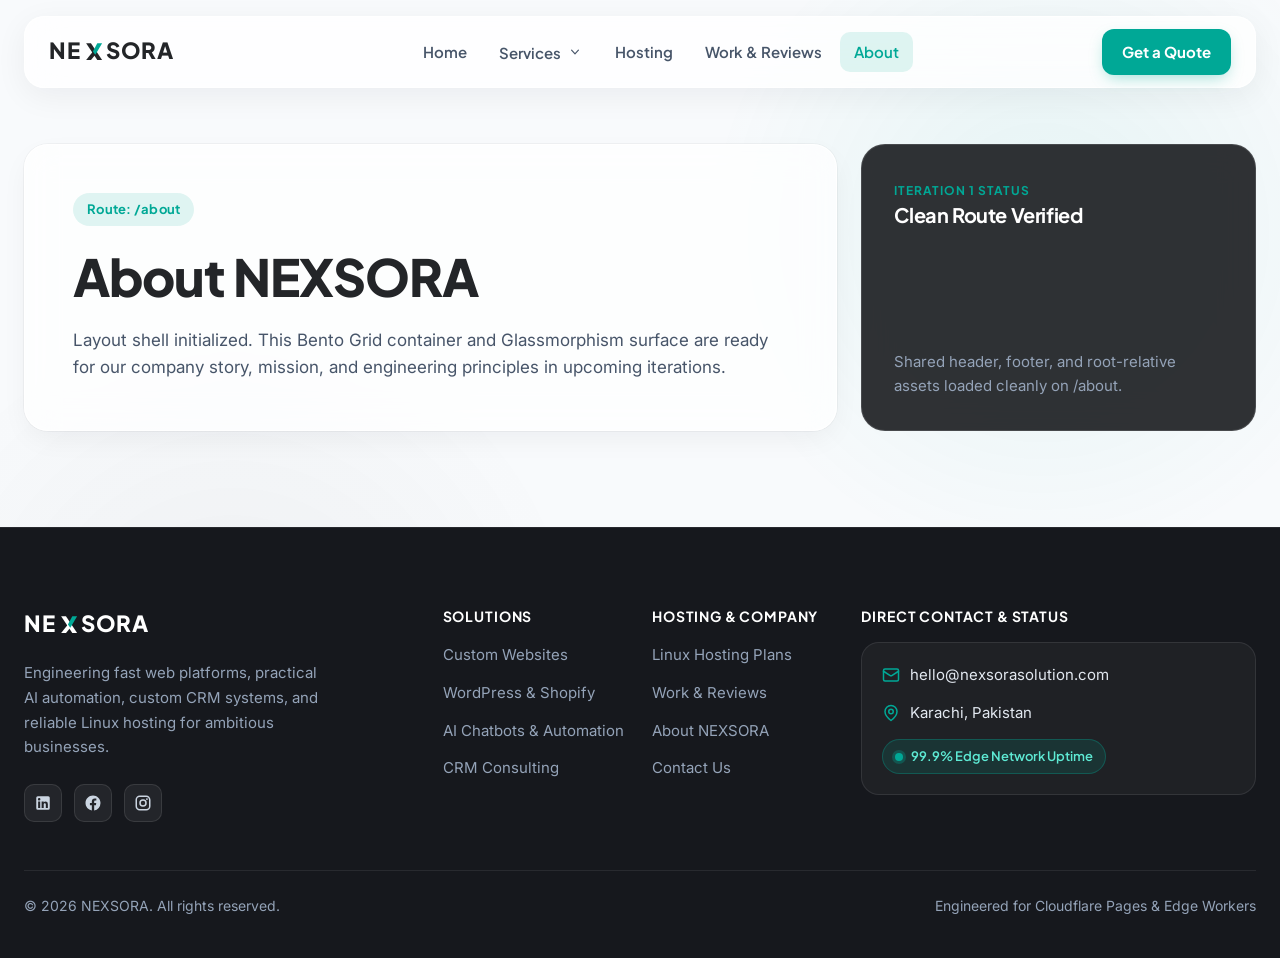
==== about/index.html @ d3ad5d2f "first commit" ====
<!DOCTYPE html>
<html lang="en">
<head>
  <meta charset="UTF-8">
  <meta name="viewport" content="width=device-width, initial-scale=1.0">
  <title>About NEXSORA | Engineering Digital Systems That Scale</title>
  <meta name="description" content="Learn about NEXSORA, our engineering-first philosophy, and how we deliver web, AI, CRM, and hosting solutions.">
  <link rel="canonical" href="https://nexsorasolution.com/about">
  <link rel="preconnect" href="https://fonts.googleapis.com">
  <link rel="preconnect" href="https://fonts.gstatic.com" crossorigin>
  <link href="https://fonts.googleapis.com/css2?family=Inter:wght@400;500;600&family=Plus+Jakarta+Sans:wght@500;600;700;800&display=swap" rel="stylesheet">
  <link rel="stylesheet" href="/assets/css/styles.css">
</head>
<body>
  <div class="ambient-mesh" aria-hidden="true"></div>

  <header class="site-header">
    <nav class="nav-shell glass-nav" aria-label="Primary Navigation">
      <div class="nav-inner">
        <a href="/" class="brand-link" aria-label="NEXSORA Home">
          <svg class="brand-svg" viewBox="0 0 184 28" fill="none" xmlns="http://www.w3.org/2000/svg" role="img" aria-label="NEXSORA">
            <text x="0" y="22" font-family="'Plus Jakarta Sans', sans-serif" font-weight="800" font-size="24" letter-spacing="0.04em" fill="#232528">NE</text>
            <path d="M40 4.5H45.2L57.2 22.5H52L40 4.5Z" fill="#232528"/>
            <path d="M40 22.5L47.3 13.5L49.9 16.9L45.2 22.5H40Z" fill="#232528"/>
            <path d="M47.3 13.5L52 4.5H57.2L49.9 16.9L47.3 13.5Z" fill="#00A896"/>
            <text x="61" y="22" font-family="'Plus Jakarta Sans', sans-serif" font-weight="800" font-size="24" letter-spacing="0.04em" fill="#232528">SORA</text>
          </svg>
        </a>

        <div class="nav-links">
          <a href="/" class="nav-link" data-route="/">Home</a>

          <div class="nav-dropdown" data-dropdown>
            <button type="button" class="nav-dropdown-trigger" data-services-trigger aria-expanded="false" aria-haspopup="true" aria-controls="services-dropdown-menu">
              Services
              <svg class="nav-chevron" viewBox="0 0 20 20" fill="currentColor" aria-hidden="true">
                <path fill-rule="evenodd" d="M5.23 7.21a.75.75 0 011.06.02L10 11.168l3.71-3.938a.75.75 0 111.08 1.04l-4.25 4.5a.75.75 0 01-1.08 0l-4.25-4.5a.75.75 0 01.02-1.06z" clip-rule="evenodd"/>
              </svg>
            </button>
            <div id="services-dropdown-menu" class="nav-dropdown-menu" data-dropdown-menu role="menu">
              <a href="/services/web-development" class="dropdown-item" data-route="/services/web-development" role="menuitem">
                <span class="dropdown-item-title">Web Development</span>
                <span class="dropdown-item-desc">Custom sites, WordPress &amp; Shopify</span>
              </a>
              <a href="/services/ai-crm" class="dropdown-item" data-route="/services/ai-crm" role="menuitem">
                <span class="dropdown-item-title">AI &amp; Custom CRM</span>
                <span class="dropdown-item-desc">AI chatbots, automation &amp; CRM systems</span>
              </a>
            </div>
          </div>

          <a href="/hosting" class="nav-link" data-route="/hosting">Hosting</a>
          <a href="/work" class="nav-link" data-route="/work">Work &amp; Reviews</a>
          <a href="/about" class="nav-link" data-route="/about">About</a>
        </div>

        <div class="nav-actions">
          <a href="/contact" class="btn-primary nav-cta-desktop">Get a Quote</a>
          <button type="button" class="mobile-toggle" data-mobile-toggle aria-expanded="false" aria-controls="mobile-nav-drawer" aria-label="Toggle navigation menu">
            <svg class="icon-menu" width="22" height="22" viewBox="0 0 24 24" fill="none" stroke="currentColor" stroke-width="2" stroke-linecap="round" stroke-linejoin="round" aria-hidden="true">
              <line x1="4" y1="7" x2="20" y2="7"></line>
              <line x1="4" y1="12" x2="20" y2="12"></line>
              <line x1="4" y1="17" x2="20" y2="17"></line>
            </svg>
            <svg class="icon-close" width="22" height="22" viewBox="0 0 24 24" fill="none" stroke="currentColor" stroke-width="2" stroke-linecap="round" stroke-linejoin="round" aria-hidden="true">
              <line x1="18" y1="6" x2="6" y2="18"></line>
              <line x1="6" y1="6" x2="18" y2="18"></line>
            </svg>
          </button>
        </div>
      </div>

      <div id="mobile-nav-drawer" class="mobile-drawer" data-mobile-drawer aria-hidden="true">
        <div class="mobile-drawer-inner">
          <a href="/" class="mobile-nav-link" data-route="/">Home</a>
          <div class="mobile-nav-group">
            <span class="mobile-nav-label">Services</span>
            <a href="/services/web-development" class="mobile-nav-link mobile-sub-link" data-route="/services/web-development">Web Development</a>
            <a href="/services/ai-crm" class="mobile-nav-link mobile-sub-link" data-route="/services/ai-crm">AI &amp; Custom CRM</a>
          </div>
          <a href="/hosting" class="mobile-nav-link" data-route="/hosting">Hosting</a>
          <a href="/work" class="mobile-nav-link" data-route="/work">Work &amp; Reviews</a>
          <a href="/about" class="mobile-nav-link" data-route="/about">About</a>
          <a href="/contact" class="btn-primary mobile-drawer-cta">Get a Quote</a>
        </div>
      </div>
    </nav>
  </header>

  <main class="site-main">
    <section class="bento-grid" aria-label="About Page Shell">
      <div class="glass-card starter-card lg-span-8">
        <span class="route-badge">Route: /about</span>
        <h1 class="starter-title">About NEXSORA</h1>
        <p class="starter-desc">
          Layout shell initialized. This Bento Grid container and Glassmorphism surface are ready for our company story, mission, and engineering principles in upcoming iterations.
        </p>
      </div>
      <div class="glass-card-dark starter-meta-card lg-span-4">
        <div>
          <span class="starter-meta-label">Iteration 1 Status</span>
          <h2 class="starter-meta-title">Clean Route Verified</h2>
        </div>
        <p class="starter-meta-text">
          Shared header, footer, and root-relative assets loaded cleanly on /about.
        </p>
      </div>
    </section>
  </main>

  <footer class="site-footer">
    <div class="footer-grid">
      <div class="footer-col-brand">
        <a href="/" class="brand-link" aria-label="NEXSORA Home">
          <svg class="brand-svg" viewBox="0 0 184 28" fill="none" xmlns="http://www.w3.org/2000/svg" role="img" aria-label="NEXSORA">
            <text x="0" y="22" font-family="'Plus Jakarta Sans', sans-serif" font-weight="800" font-size="24" letter-spacing="0.04em" fill="#FFFFFF">NE</text>
            <path d="M40 4.5H45.2L57.2 22.5H52L40 4.5Z" fill="#FFFFFF"/>
            <path d="M40 22.5L47.3 13.5L49.9 16.9L45.2 22.5H40Z" fill="#FFFFFF"/>
            <path d="M47.3 13.5L52 4.5H57.2L49.9 16.9L47.3 13.5Z" fill="#00A896"/>
            <text x="61" y="22" font-family="'Plus Jakarta Sans', sans-serif" font-weight="800" font-size="24" letter-spacing="0.04em" fill="#FFFFFF">SORA</text>
          </svg>
        </a>
        <p class="footer-brand-summary">
          Engineering fast web platforms, practical AI automation, custom CRM systems, and reliable Linux hosting for ambitious businesses.
        </p>
        <div class="footer-socials" aria-label="Social Media">
          <a href="https://www.linkedin.com" class="social-btn" target="_blank" rel="noopener noreferrer" aria-label="NEXSORA on LinkedIn">
            <svg width="18" height="18" viewBox="0 0 24 24" fill="currentColor" aria-hidden="true">
              <path d="M19 3a2 2 0 0 1 2 2v14a2 2 0 0 1-2 2H5a2 2 0 0 1-2-2V5a2 2 0 0 1 2-2h14m-.5 15.5v-5.3a3.26 3.26 0 0 0-3.26-3.26c-.85 0-1.84.52-2.28 1.3v-1.11h-2.79v8.37h2.79v-4.93c0-.77.62-1.4 1.39-1.4a1.4 1.4 0 0 1 1.4 1.4v4.93h2.75M6.88 8.56a1.68 1.68 0 0 0 1.68-1.68c0-.93-.75-1.69-1.68-1.69a1.69 1.69 0 0 0-1.69 1.69c0 .93.76 1.68 1.69 1.68m1.39 9.94v-8.37H5.5v8.37h2.77z"/>
            </svg>
          </a>
          <a href="https://www.facebook.com" class="social-btn" target="_blank" rel="noopener noreferrer" aria-label="NEXSORA on Facebook">
            <svg width="18" height="18" viewBox="0 0 24 24" fill="currentColor" aria-hidden="true">
              <path d="M12 2.04c-5.5 0-10 4.49-10 10.02 0 5 3.66 9.15 8.44 9.9v-7H7.9v-2.9h2.54V9.85c0-2.51 1.49-3.89 3.78-3.89 1.09 0 2.23.19 2.23.19v2.47h-1.26c-1.24 0-1.63.77-1.63 1.56v1.88h2.78l-.45 2.9h-2.33v7a10 10 0 0 0 8.44-9.9c0-5.53-4.5-10.02-10-10.02z"/>
            </svg>
          </a>
          <a href="https://www.instagram.com" class="social-btn" target="_blank" rel="noopener noreferrer" aria-label="NEXSORA on Instagram">
            <svg width="18" height="18" viewBox="0 0 24 24" fill="currentColor" aria-hidden="true">
              <path d="M7.8 2h8.4C19.4 2 22 4.6 22 7.8v8.4a5.8 5.8 0 0 1-5.8 5.8H7.8C4.6 22 2 19.4 2 16.2V7.8A5.8 5.8 0 0 1 7.8 2m-.2 2A3.6 3.6 0 0 0 4 7.6v8.8C4 18.39 5.61 20 7.6 20h8.8a3.6 3.6 0 0 0 3.6-3.6V7.6C20 5.61 18.39 4 16.4 4H7.6m9.65 1.5a1.25 1.25 0 0 1 1.25 1.25A1.25 1.25 0 0 1 17.25 8 1.25 1.25 0 0 1 16 6.75a1.25 1.25 0 0 1 1.25-1.25M12 7a5 5 0 0 1 5 5 5 5 0 0 1-5 5 5 5 0 0 1-5-5 5 5 0 0 1 5-5m0 2a3 3 0 0 0-3 3 3 3 0 0 0 3 3 3 3 0 0 0 3-3 3 3 0 0 0-3-3z"/>
            </svg>
          </a>
        </div>
      </div>

      <div class="footer-col-links">
        <h3 class="footer-heading">Solutions</h3>
        <ul class="footer-list">
          <li><a href="/services/web-development" class="footer-link">Custom Websites</a></li>
          <li><a href="/services/web-development" class="footer-link">WordPress &amp; Shopify</a></li>
          <li><a href="/services/ai-crm" class="footer-link">AI Chatbots &amp; Automation</a></li>
          <li><a href="/services/ai-crm" class="footer-link">CRM Consulting</a></li>
        </ul>
      </div>

      <div class="footer-col-links">
        <h3 class="footer-heading">Hosting &amp; Company</h3>
        <ul class="footer-list">
          <li><a href="/hosting" class="footer-link">Linux Hosting Plans</a></li>
          <li><a href="/work" class="footer-link">Work &amp; Reviews</a></li>
          <li><a href="/about" class="footer-link">About NEXSORA</a></li>
          <li><a href="/contact" class="footer-link">Contact Us</a></li>
        </ul>
      </div>

      <div class="footer-col-contact">
        <h3 class="footer-heading">Direct Contact &amp; Status</h3>
        <div class="footer-contact-card">
          <a href="mailto:hello@nexsorasolution.com" class="footer-contact-row">
            <svg width="18" height="18" viewBox="0 0 24 24" fill="none" stroke="currentColor" stroke-width="2" stroke-linecap="round" stroke-linejoin="round" aria-hidden="true">
              <rect x="2" y="4" width="20" height="16" rx="2"></rect>
              <path d="m22 7-8.97 5.7a1.94 1.94 0 0 1-2.06 0L2 7"></path>
            </svg>
            <span>hello@nexsorasolution.com</span>
          </a>
          <div class="footer-contact-row">
            <svg width="18" height="18" viewBox="0 0 24 24" fill="none" stroke="currentColor" stroke-width="2" stroke-linecap="round" stroke-linejoin="round" aria-hidden="true">
              <path d="M20 10c0 6-8 12-8 12s-8-6-8-12a8 8 0 0 1 16 0Z"></path>
              <circle cx="12" cy="10" r="3"></circle>
            </svg>
            <span>Karachi, Pakistan</span>
          </div>
          <div class="uptime-badge">
            <span class="uptime-dot" aria-hidden="true"></span>
            <span>99.9% Edge Network Uptime</span>
          </div>
        </div>
      </div>
    </div>

    <div class="footer-bottom">
      <p>&copy; 2026 NEXSORA. All rights reserved.</p>
      <p>Engineered for Cloudflare Pages &amp; Edge Workers</p>
    </div>
  </footer>

  <script src="/assets/js/main.js" defer></script>
</body>
</html>
---- assets/css/styles.css ----
/* ==========================================================================
   NEXSORA Design System — Glassmorphism + Bento Grid
   Engineered for Cloudflare Pages static architecture
   ========================================================================== */

:root {
  --bg-canvas: #F8FAFC;
  --brand-charcoal: #232528;
  --brand-obsidian: #16181D;
  --brand-teal: #00A896;
  --brand-teal-hover: #008F7F;
  --brand-teal-soft: rgba(0, 168, 150, 0.12);
  --text-primary: #111827;
  --text-secondary: #475569;
  --text-muted: #94A3B8;

  --font-display: 'Plus Jakarta Sans', -apple-system, BlinkMacSystemFont, 'Segoe UI', sans-serif;
  --font-body: 'Inter', -apple-system, BlinkMacSystemFont, 'Segoe UI', sans-serif;

  --container-max: 1280px;
  --radius-card: 24px;
  --radius-nav: 20px;
  --radius-btn: 12px;
  --transition-fast: 0.2s cubic-bezier(0.16, 1, 0.3, 1);
  --transition-card: 0.25s cubic-bezier(0.16, 1, 0.3, 1);
}

/* ==========================================================================
   Base & Reset
   ========================================================================== */

*,
*::before,
*::after {
  box-sizing: border-box;
}

html {
  scroll-behavior: smooth;
  -webkit-font-smoothing: antialiased;
  -moz-osx-font-smoothing: grayscale;
}

@media (prefers-reduced-motion: reduce) {
  html {
    scroll-behavior: auto;
  }
}

body {
  margin: 0;
  padding: 0;
  min-height: 100vh;
  display: flex;
  flex-direction: column;
  background-color: var(--bg-canvas);
  color: var(--text-primary);
  font-family: var(--font-body);
  font-size: 1rem;
  line-height: 1.6;
  overflow-x: hidden;
  position: relative;
}

h1, h2, h3, h4, h5, h6, .font-display {
  font-family: var(--font-display);
  margin: 0;
  letter-spacing: -0.02em;
  line-height: 1.2;
}

p {
  margin: 0;
}

a {
  color: inherit;
  text-decoration: none;
}

button {
  font-family: inherit;
  cursor: pointer;
}

ul, ol {
  margin: 0;
  padding: 0;
  list-style: none;
}

:focus-visible {
  outline: 2px solid var(--brand-teal);
  outline-offset: 3px;
}

/* ==========================================================================
   Ambient Background Mesh
   ========================================================================== */

.ambient-mesh {
  position: fixed;
  inset: 0;
  z-index: -1;
  pointer-events: none;
  overflow: hidden;
}

.ambient-mesh::before {
  content: '';
  position: absolute;
  top: -12%;
  right: -8%;
  width: 680px;
  height: 680px;
  border-radius: 50%;
  background: radial-gradient(circle, rgba(0, 168, 150, 0.08) 0%, rgba(0, 168, 150, 0) 70%);
}

.ambient-mesh::after {
  content: '';
  position: absolute;
  bottom: -14%;
  left: -10%;
  width: 720px;
  height: 720px;
  border-radius: 50%;
  background: radial-gradient(circle, rgba(35, 37, 40, 0.05) 0%, rgba(35, 37, 40, 0) 70%);
}

/* ==========================================================================
   Glassmorphism Utilities
   ========================================================================== */

.glass-nav {
  background: rgba(255, 255, 255, 0.78);
  backdrop-filter: blur(18px);
  -webkit-backdrop-filter: blur(18px);
  border: 1px solid rgba(255, 255, 255, 0.9);
  box-shadow: 0 8px 32px rgba(15, 23, 42, 0.06);
}

.glass-card {
  background: rgba(255, 255, 255, 0.72);
  backdrop-filter: blur(16px);
  -webkit-backdrop-filter: blur(16px);
  border: 1px solid rgba(255, 255, 255, 0.92);
  box-shadow: 0 10px 30px -5px rgba(15, 23, 42, 0.06), 0 0 0 1px rgba(15, 23, 42, 0.04);
  border-radius: var(--radius-card);
  transition: transform var(--transition-card), border-color 0.25s ease, box-shadow 0.25s ease;
}

.glass-card:hover {
  transform: translateY(-4px);
  border-color: rgba(0, 168, 150, 0.45);
  box-shadow: 0 20px 40px -10px rgba(0, 168, 150, 0.12);
}

.glass-card-dark {
  background: rgba(35, 37, 40, 0.94);
  backdrop-filter: blur(16px);
  -webkit-backdrop-filter: blur(16px);
  border: 1px solid rgba(255, 255, 255, 0.12);
  color: #F8FAFC;
  border-radius: var(--radius-card);
}

/* ==========================================================================
   Bento Grid System
   ========================================================================== */

.bento-grid {
  width: 100%;
  max-width: var(--container-max);
  margin-inline: auto;
  display: grid;
  grid-template-columns: repeat(12, minmax(0, 1fr));
  gap: 1rem;
}

.col-span-12 {
  grid-column: span 12 / span 12;
}

.lg-span-8,
.lg-span-7,
.lg-span-6,
.lg-span-5,
.lg-span-4 {
  grid-column: span 12 / span 12;
}

@media (min-width: 1024px) {
  .bento-grid {
    gap: 1.5rem;
  }

  .lg-span-8 {
    grid-column: span 8 / span 8;
  }

  .lg-span-7 {
    grid-column: span 7 / span 7;
  }

  .lg-span-6 {
    grid-column: span 6 / span 6;
  }

  .lg-span-5 {
    grid-column: span 5 / span 5;
  }

  .lg-span-4 {
    grid-column: span 4 / span 4;
  }
}

/* ==========================================================================
   Sticky Floating Glass Navbar
   ========================================================================== */

.site-header {
  position: sticky;
  top: 1rem;
  z-index: 100;
  width: 100%;
  padding-inline: 1rem;
}

.nav-shell {
  max-width: var(--container-max);
  margin-inline: auto;
  border-radius: var(--radius-nav);
  padding: 0.75rem 1.25rem;
  position: relative;
}

.nav-inner {
  display: flex;
  align-items: center;
  justify-content: space-between;
  gap: 1.5rem;
}

.brand-link {
  display: inline-flex;
  align-items: center;
  flex-shrink: 0;
  padding: 0.25rem 0;
}

.brand-svg {
  display: block;
  height: 26px;
  width: auto;
}

/* Desktop Navigation */
.nav-links {
  display: none;
  align-items: center;
  gap: 0.25rem;
}

.nav-link,
.nav-dropdown-trigger {
  display: inline-flex;
  align-items: center;
  gap: 0.375rem;
  padding: 0.5rem 0.875rem;
  border-radius: 10px;
  font-family: var(--font-display);
  font-size: 0.9375rem;
  font-weight: 600;
  color: var(--text-secondary);
  background: transparent;
  border: 0;
  transition: color var(--transition-fast), background-color var(--transition-fast);
}

.nav-link:hover,
.nav-dropdown-trigger:hover {
  color: var(--text-primary);
  background-color: rgba(15, 23, 42, 0.04);
}

.nav-link.is-active,
.nav-dropdown-trigger.is-active {
  color: var(--brand-teal);
  background-color: var(--brand-teal-soft);
}

/* Services Dropdown */
.nav-dropdown {
  position: relative;
}

.nav-chevron {
  width: 16px;
  height: 16px;
  transition: transform var(--transition-fast);
}

.nav-dropdown.is-open .nav-chevron {
  transform: rotate(180deg);
}

.nav-dropdown-menu {
  position: absolute;
  top: calc(100% + 0.75rem);
  left: 0;
  min-width: 260px;
  padding: 0.5rem;
  border-radius: 18px;
  background: rgba(255, 255, 255, 0.92);
  backdrop-filter: blur(20px);
  -webkit-backdrop-filter: blur(20px);
  border: 1px solid rgba(255, 255, 255, 0.95);
  box-shadow: 0 20px 40px -10px rgba(15, 23, 42, 0.14), 0 0 0 1px rgba(15, 23, 42, 0.05);
  opacity: 0;
  visibility: hidden;
  transform: translateY(-6px);
  transition: opacity var(--transition-fast), transform var(--transition-fast), visibility var(--transition-fast);
  z-index: 120;
}

.nav-dropdown.is-open .nav-dropdown-menu {
  opacity: 1;
  visibility: visible;
  transform: translateY(0);
}

@media (hover: hover) and (pointer: fine) {
  .nav-dropdown:hover .nav-dropdown-menu,
  .nav-dropdown:focus-within .nav-dropdown-menu {
    opacity: 1;
    visibility: visible;
    transform: translateY(0);
  }

  .nav-dropdown:hover .nav-chevron,
  .nav-dropdown:focus-within .nav-chevron {
    transform: rotate(180deg);
  }
}

.dropdown-item {
  display: flex;
  flex-direction: column;
  gap: 0.15rem;
  padding: 0.75rem 0.875rem;
  border-radius: 12px;
  transition: background-color var(--transition-fast);
}

.dropdown-item:hover {
  background-color: var(--brand-teal-soft);
}

.dropdown-item.is-active {
  background-color: var(--brand-teal-soft);
}

.dropdown-item-title {
  font-family: var(--font-display);
  font-size: 0.9375rem;
  font-weight: 700;
  color: var(--text-primary);
}

.dropdown-item.is-active .dropdown-item-title {
  color: var(--brand-teal);
}

.dropdown-item-desc {
  font-size: 0.8125rem;
  color: var(--text-secondary);
}

/* Navbar Actions & Buttons */
.nav-actions {
  display: flex;
  align-items: center;
  gap: 0.75rem;
}

.btn-primary {
  display: inline-flex;
  align-items: center;
  justify-content: center;
  gap: 0.5rem;
  padding: 0.6875rem 1.25rem;
  border-radius: var(--radius-btn);
  background-color: var(--brand-teal);
  color: #FFFFFF;
  font-family: var(--font-display);
  font-size: 0.9375rem;
  font-weight: 700;
  border: 0;
  box-shadow: 0 6px 16px -4px rgba(0, 168, 150, 0.38);
  transition: background-color var(--transition-fast), transform var(--transition-fast), box-shadow var(--transition-fast);
}

.btn-primary:hover {
  background-color: var(--brand-teal-hover);
  transform: translateY(-1px);
  box-shadow: 0 10px 20px -4px rgba(0, 168, 150, 0.45);
}

.nav-cta-desktop {
  display: none;
}

.mobile-toggle {
  display: inline-flex;
  align-items: center;
  justify-content: center;
  width: 42px;
  height: 42px;
  border-radius: 12px;
  border: 1px solid rgba(15, 23, 42, 0.08);
  background: rgba(255, 255, 255, 0.8);
  color: var(--brand-charcoal);
  transition: background-color var(--transition-fast), border-color var(--transition-fast);
}

.mobile-toggle:hover {
  background: #FFFFFF;
  border-color: rgba(0, 168, 150, 0.4);
}

.mobile-toggle .icon-close {
  display: none;
}

.mobile-toggle[aria-expanded="true"] .icon-menu {
  display: none;
}

.mobile-toggle[aria-expanded="true"] .icon-close {
  display: block;
}

/* Mobile Slide-Down Glass Drawer */
.mobile-drawer {
  display: grid;
  grid-template-rows: 0fr;
  transition: grid-template-rows 0.28s cubic-bezier(0.16, 1, 0.3, 1), opacity 0.2s ease, margin-top 0.25s ease;
  opacity: 0;
  overflow: hidden;
}

.mobile-drawer.is-open {
  grid-template-rows: 1fr;
  opacity: 1;
  margin-top: 0.75rem;
}

.mobile-drawer-inner {
  min-height: 0;
  display: flex;
  flex-direction: column;
  gap: 0.375rem;
  padding-top: 0.5rem;
  border-top: 1px solid rgba(15, 23, 42, 0.08);
}

.mobile-nav-link {
  display: flex;
  align-items: center;
  justify-content: space-between;
  padding: 0.75rem 0.875rem;
  border-radius: 12px;
  font-family: var(--font-display);
  font-size: 0.9375rem;
  font-weight: 600;
  color: var(--text-primary);
  transition: background-color var(--transition-fast), color var(--transition-fast);
}

.mobile-nav-link:hover,
.mobile-nav-link.is-active {
  background-color: var(--brand-teal-soft);
  color: var(--brand-teal);
}

.mobile-nav-group {
  display: flex;
  flex-direction: column;
  gap: 0.25rem;
  padding: 0.375rem 0;
}

.mobile-nav-label {
  padding: 0.25rem 0.875rem;
  font-size: 0.75rem;
  font-weight: 700;
  text-transform: uppercase;
  letter-spacing: 0.06em;
  color: var(--text-muted);
}

.mobile-sub-link {
  padding-left: 1.5rem;
  font-size: 0.875rem;
  color: var(--text-secondary);
}

.mobile-drawer-cta {
  margin-top: 0.5rem;
  width: 100%;
}

@media (min-width: 1024px) {
  .site-header {
    padding-inline: 1.5rem;
  }

  .nav-shell {
    padding: 0.75rem 1.5rem;
  }

  .nav-links {
    display: flex;
  }

  .nav-cta-desktop {
    display: inline-flex;
  }

  .mobile-toggle,
  .mobile-drawer {
    display: none;
  }
}

/* ==========================================================================
   Main Content Shell & Starter Placeholder
   ========================================================================== */

.site-main {
  flex: 1 0 auto;
  width: 100%;
  padding: 3rem 1rem 5rem;
}

@media (min-width: 1024px) {
  .site-main {
    padding: 4.5rem 1.5rem 6rem;
  }
}

.starter-card {
  padding: 2rem;
  display: flex;
  flex-direction: column;
  gap: 1.25rem;
}

@media (min-width: 1024px) {
  .starter-card {
    padding: 3rem;
  }
}

.route-badge {
  display: inline-flex;
  align-items: center;
  gap: 0.5rem;
  align-self: flex-start;
  padding: 0.375rem 0.875rem;
  border-radius: 9999px;
  background-color: var(--brand-teal-soft);
  color: var(--brand-teal);
  font-family: var(--font-display);
  font-size: 0.8125rem;
  font-weight: 700;
  letter-spacing: 0.02em;
}

.starter-title {
  font-size: clamp(2rem, 4vw, 3.25rem);
  font-weight: 800;
  color: var(--brand-charcoal);
}

.starter-desc {
  max-width: 65ch;
  font-size: 1.0625rem;
  color: var(--text-secondary);
}

.starter-meta-card {
  padding: 2rem;
  display: flex;
  flex-direction: column;
  justify-content: space-between;
  gap: 1.25rem;
}

.starter-meta-label {
  font-family: var(--font-display);
  font-size: 0.75rem;
  font-weight: 700;
  text-transform: uppercase;
  letter-spacing: 0.08em;
  color: var(--brand-teal);
}

.starter-meta-title {
  font-size: 1.25rem;
  font-weight: 700;
  color: #FFFFFF;
}

.starter-meta-text {
  font-size: 0.9375rem;
  color: var(--text-muted);
}

/* ==========================================================================
   Enterprise Dark Glass Footer (#16181D)
   ========================================================================== */

.site-footer {
  background-color: var(--brand-obsidian);
  color: #F8FAFC;
  border-top: 1px solid rgba(255, 255, 255, 0.08);
  padding: 4rem 1rem 2rem;
  margin-top: auto;
}

@media (min-width: 1024px) {
  .site-footer {
    padding: 5rem 1.5rem 2.5rem;
  }
}

.footer-grid {
  width: 100%;
  max-width: var(--container-max);
  margin-inline: auto;
  display: grid;
  grid-template-columns: repeat(12, minmax(0, 1fr));
  gap: 2.5rem 1.5rem;
}

.footer-col-brand,
.footer-col-links,
.footer-col-contact {
  grid-column: span 12 / span 12;
}

@media (min-width: 640px) {
  .footer-col-links {
    grid-column: span 6 / span 6;
  }
}

@media (min-width: 1024px) {
  .footer-col-brand {
    grid-column: span 4 / span 4;
  }

  .footer-col-links {
    grid-column: span 2 / span 2;
  }

  .footer-col-contact {
    grid-column: span 4 / span 4;
  }
}

.footer-brand-summary {
  margin-top: 1rem;
  max-width: 34ch;
  font-size: 0.9375rem;
  color: var(--text-muted);
  line-height: 1.65;
}

.footer-socials {
  display: flex;
  align-items: center;
  gap: 0.75rem;
  margin-top: 1.5rem;
}

.social-btn {
  display: inline-flex;
  align-items: center;
  justify-content: center;
  width: 38px;
  height: 38px;
  border-radius: 10px;
  background: rgba(255, 255, 255, 0.06);
  border: 1px solid rgba(255, 255, 255, 0.1);
  color: #CBD5E1;
  transition: background-color var(--transition-fast), color var(--transition-fast), border-color var(--transition-fast);
}

.social-btn:hover {
  background: var(--brand-teal-soft);
  border-color: rgba(0, 168, 150, 0.5);
  color: #FFFFFF;
}

.footer-heading {
  font-family: var(--font-display);
  font-size: 0.875rem;
  font-weight: 700;
  text-transform: uppercase;
  letter-spacing: 0.06em;
  color: #FFFFFF;
  margin-bottom: 1.125rem;
}

.footer-list {
  display: flex;
  flex-direction: column;
  gap: 0.75rem;
}

.footer-link {
  font-size: 0.9375rem;
  color: var(--text-muted);
  transition: color var(--transition-fast);
}

.footer-link:hover {
  color: var(--brand-teal);
}

.footer-contact-card {
  padding: 1.25rem;
  border-radius: 18px;
  background: rgba(255, 255, 255, 0.04);
  border: 1px solid rgba(255, 255, 255, 0.09);
  display: flex;
  flex-direction: column;
  gap: 0.875rem;
}

.footer-contact-row {
  display: flex;
  align-items: center;
  gap: 0.625rem;
  font-size: 0.9375rem;
  color: #E2E8F0;
}

.footer-contact-row svg {
  color: var(--brand-teal);
  flex-shrink: 0;
}

.uptime-badge {
  display: inline-flex;
  align-items: center;
  gap: 0.5rem;
  align-self: flex-start;
  padding: 0.375rem 0.75rem;
  border-radius: 9999px;
  background: rgba(0, 168, 150, 0.14);
  border: 1px solid rgba(0, 168, 150, 0.32);
  color: #5EEAD4;
  font-family: var(--font-display);
  font-size: 0.8125rem;
  font-weight: 600;
}

.uptime-dot {
  width: 8px;
  height: 8px;
  border-radius: 50%;
  background-color: var(--brand-teal);
  box-shadow: 0 0 0 3px rgba(0, 168, 150, 0.28);
}

.footer-bottom {
  max-width: var(--container-max);
  margin: 3rem auto 0;
  padding-top: 1.5rem;
  border-top: 1px solid rgba(255, 255, 255, 0.08);
  display: flex;
  flex-direction: column;
  gap: 0.75rem;
  font-size: 0.875rem;
  color: var(--text-muted);
}

@media (min-width: 768px) {
  .footer-bottom {
    flex-direction: row;
    align-items: center;
    justify-content: space-between;
  }
}
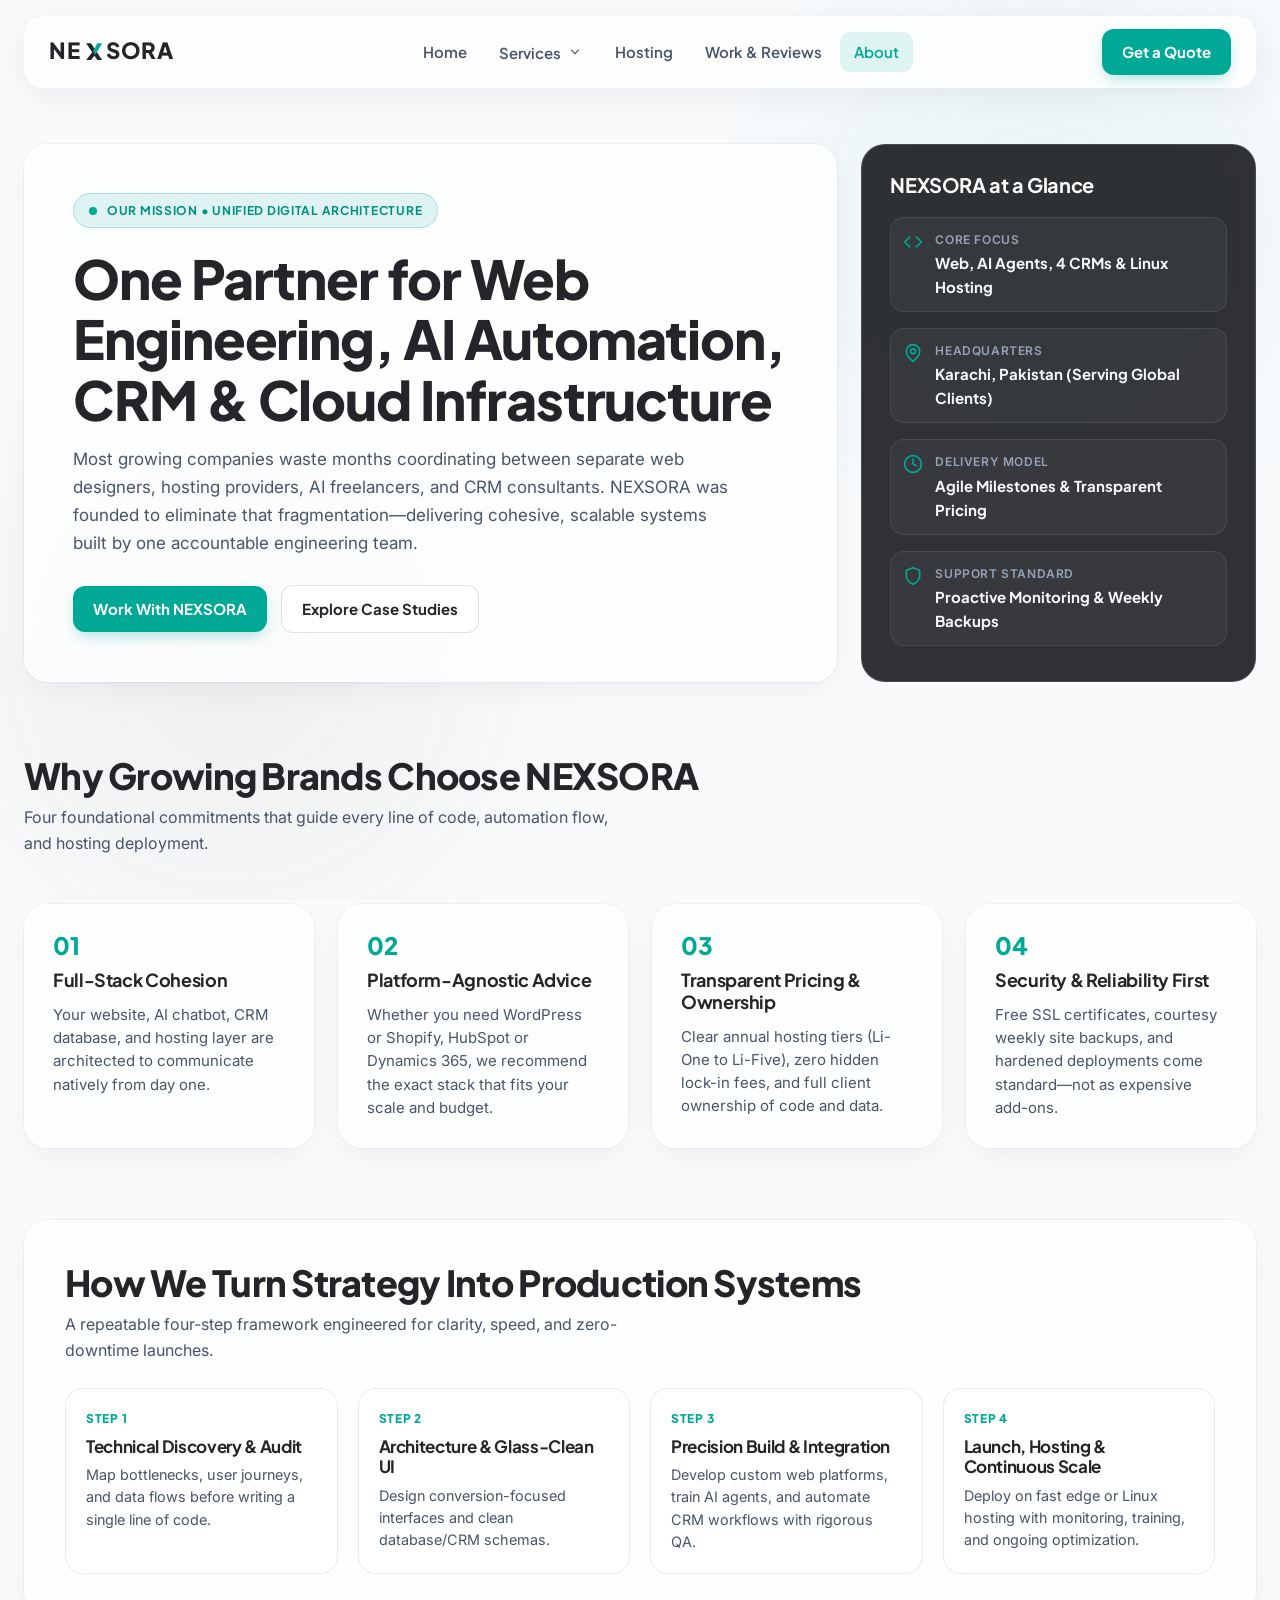
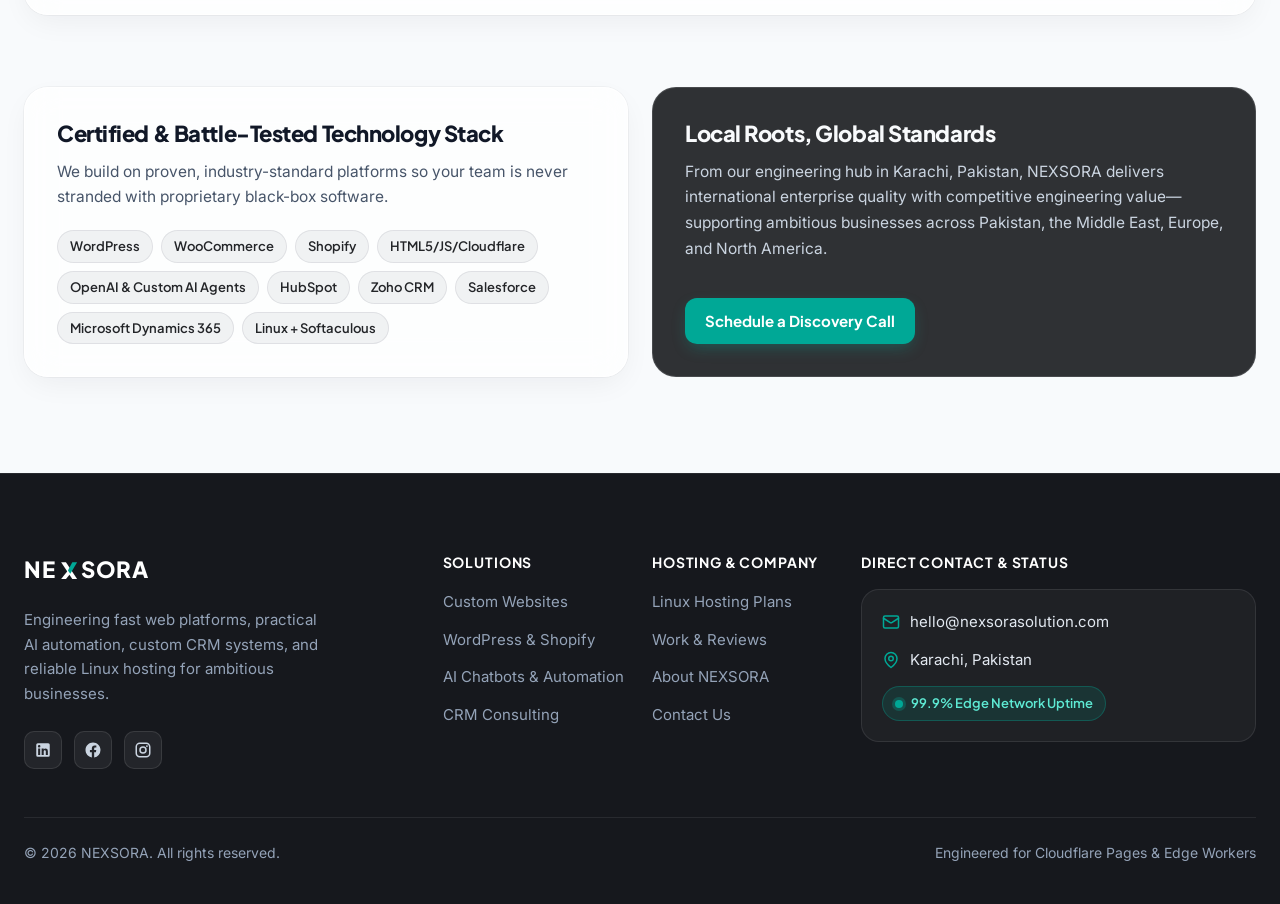
==== commit 3f88db96: "feat: add about and work pages along with core styles and scripts" ====
--- a/about/index.html
+++ b/about/index.html
@@ -3,13 +3,51 @@
 <head>
   <meta charset="UTF-8">
   <meta name="viewport" content="width=device-width, initial-scale=1.0">
-  <title>About NEXSORA | Engineering Digital Systems That Scale</title>
-  <meta name="description" content="Learn about NEXSORA, our engineering-first philosophy, and how we deliver web, AI, CRM, and hosting solutions.">
+  <title>About NEXSORA | Unified Web Engineering, AI Automation &amp; CRM Consultancy</title>
+  <meta name="description" content="Learn how NEXSORA unites custom web development, AI automation, enterprise CRM consulting (HubSpot, Zoho, Salesforce, Dynamics 365), and managed Linux hosting under one roof.">
   <link rel="canonical" href="https://nexsorasolution.com/about">
+
+  <!-- Open Graph -->
+  <meta property="og:title" content="About NEXSORA | Unified Web Engineering, AI Automation &amp; CRM Consultancy">
+  <meta property="og:description" content="Learn how NEXSORA unites custom web development, AI automation, enterprise CRM consulting (HubSpot, Zoho, Salesforce, Dynamics 365), and managed Linux hosting under one roof.">
+  <meta property="og:type" content="website">
+  <meta property="og:url" content="https://nexsorasolution.com/about">
+
+  <!-- Twitter Card -->
+  <meta name="twitter:card" content="summary_large_image">
+  <meta name="twitter:title" content="About NEXSORA | Unified Web Engineering, AI Automation &amp; CRM Consultancy">
+  <meta name="twitter:description" content="Learn how NEXSORA unites custom web development, AI automation, enterprise CRM consulting, and managed Linux hosting under one roof.">
+
+  <!-- Fonts & Styles -->
   <link rel="preconnect" href="https://fonts.googleapis.com">
   <link rel="preconnect" href="https://fonts.gstatic.com" crossorigin>
   <link href="https://fonts.googleapis.com/css2?family=Inter:wght@400;500;600&family=Plus+Jakarta+Sans:wght@500;600;700;800&display=swap" rel="stylesheet">
   <link rel="stylesheet" href="/assets/css/styles.css">
+
+  <!-- Structured Data (AboutPage + Organization) -->
+  <script type="application/ld+json">
+  {
+    "@context": "https://schema.org",
+    "@graph": [
+      {
+        "@type": "AboutPage",
+        "@id": "https://nexsorasolution.com/about#page",
+        "name": "About NEXSORA",
+        "url": "https://nexsorasolution.com/about",
+        "description": "Learn how NEXSORA unites custom web engineering, AI automation, enterprise CRM consulting, and managed Linux hosting under one accountable team."
+      },
+      {
+        "@type": "Organization",
+        "@id": "https://nexsorasolution.com/#organization",
+        "name": "NEXSORA",
+        "url": "https://nexsorasolution.com",
+        "email": "hello@nexsorasolution.com",
+        "foundingLocation": "Karachi, Pakistan",
+        "areaServed": ["PK", "Global"]
+      }
+    ]
+  }
+  </script>
 </head>
 <body>
   <div class="ambient-mesh" aria-hidden="true"></div>
@@ -88,22 +126,196 @@
   </header>
 
   <main class="site-main">
-    <section class="bento-grid" aria-label="About Page Shell">
-      <div class="glass-card starter-card lg-span-8">
-        <span class="route-badge">Route: /about</span>
-        <h1 class="starter-title">About NEXSORA</h1>
-        <p class="starter-desc">
-          Layout shell initialized. This Bento Grid container and Glassmorphism surface are ready for our company story, mission, and engineering principles in upcoming iterations.
-        </p>
-      </div>
-      <div class="glass-card-dark starter-meta-card lg-span-4">
+    <!-- Section 1: About Hero & Brand Vision Bento -->
+    <section class="bento-grid" aria-label="About NEXSORA Vision">
+      <div class="glass-card hero-card lg-span-8">
         <div>
-          <span class="starter-meta-label">Iteration 1 Status</span>
-          <h2 class="starter-meta-title">Clean Route Verified</h2>
-        </div>
-        <p class="starter-meta-text">
-          Shared header, footer, and root-relative assets loaded cleanly on /about.
-        </p>
+          <span class="eyebrow-badge">
+            <span class="pulse-dot" aria-hidden="true"></span>
+            OUR MISSION &bull; UNIFIED DIGITAL ARCHITECTURE
+          </span>
+          <h1 class="hero-title" style="margin-top: 1.25rem;">
+            One Partner for Web Engineering, AI Automation, CRM &amp; Cloud Infrastructure
+          </h1>
+          <p class="hero-subtitle" style="margin-top: 1rem;">
+            Most growing companies waste months coordinating between separate web designers, hosting providers, AI freelancers, and CRM consultants. NEXSORA was founded to eliminate that fragmentation—delivering cohesive, scalable systems built by one accountable engineering team.
+          </p>
+          <div class="cta-row" style="margin-top: 1.75rem;">
+            <a href="/contact" class="btn-primary">Work With NEXSORA</a>
+            <a href="/work" class="btn-secondary">Explore Case Studies</a>
+          </div>
+        </div>
+      </div>
+
+      <div class="glass-card-dark hero-dark-tile lg-span-4">
+        <h2 class="hero-dark-title">NEXSORA at a Glance</h2>
+        <div class="metric-list">
+          <div class="metric-row">
+            <svg class="metric-icon" width="20" height="20" viewBox="0 0 24 24" fill="none" stroke="currentColor" stroke-width="2" stroke-linecap="round" stroke-linejoin="round" aria-hidden="true">
+              <polyline points="16 18 22 12 16 6"></polyline>
+              <polyline points="8 6 2 12 8 18"></polyline>
+            </svg>
+            <div>
+              <span class="metric-label">Core Focus</span>
+              <span class="metric-value">Web, AI Agents, 4 CRMs &amp; Linux Hosting</span>
+            </div>
+          </div>
+          <div class="metric-row">
+            <svg class="metric-icon" width="20" height="20" viewBox="0 0 24 24" fill="none" stroke="currentColor" stroke-width="2" stroke-linecap="round" stroke-linejoin="round" aria-hidden="true">
+              <path d="M20 10c0 6-8 12-8 12s-8-6-8-12a8 8 0 0 1 16 0Z"></path>
+              <circle cx="12" cy="10" r="3"></circle>
+            </svg>
+            <div>
+              <span class="metric-label">Headquarters</span>
+              <span class="metric-value">Karachi, Pakistan (Serving Global Clients)</span>
+            </div>
+          </div>
+          <div class="metric-row">
+            <svg class="metric-icon" width="20" height="20" viewBox="0 0 24 24" fill="none" stroke="currentColor" stroke-width="2" stroke-linecap="round" stroke-linejoin="round" aria-hidden="true">
+              <circle cx="12" cy="12" r="10"></circle>
+              <polyline points="12 6 12 12 16 14"></polyline>
+            </svg>
+            <div>
+              <span class="metric-label">Delivery Model</span>
+              <span class="metric-value">Agile Milestones &amp; Transparent Pricing</span>
+            </div>
+          </div>
+          <div class="metric-row">
+            <svg class="metric-icon" width="20" height="20" viewBox="0 0 24 24" fill="none" stroke="currentColor" stroke-width="2" stroke-linecap="round" stroke-linejoin="round" aria-hidden="true">
+              <path d="M12 22s8-4 8-10V5l-8-3-8 3v7c0 6 8 10 8 10z"></path>
+            </svg>
+            <div>
+              <span class="metric-label">Support Standard</span>
+              <span class="metric-value">Proactive Monitoring &amp; Weekly Backups</span>
+            </div>
+          </div>
+        </div>
+      </div>
+    </section>
+
+    <!-- Section 2: The 4 Pillars of the NEXSORA Advantage -->
+    <section class="bento-section" aria-label="The NEXSORA Advantage">
+      <div class="bento-grid">
+        <div class="section-header col-span-12">
+          <div>
+            <h2 class="section-title">Why Growing Brands Choose NEXSORA</h2>
+            <p class="section-subtitle">Four foundational commitments that guide every line of code, automation flow, and hosting deployment.</p>
+          </div>
+        </div>
+
+        <article class="glass-card process-card md-span-6 lg-span-3">
+          <span class="process-step-num">01</span>
+          <h3 class="process-title">Full-Stack Cohesion</h3>
+          <p class="process-desc">
+            Your website, AI chatbot, CRM database, and hosting layer are architected to communicate natively from day one.
+          </p>
+        </article>
+
+        <article class="glass-card process-card md-span-6 lg-span-3">
+          <span class="process-step-num">02</span>
+          <h3 class="process-title">Platform-Agnostic Advice</h3>
+          <p class="process-desc">
+            Whether you need WordPress or Shopify, HubSpot or Dynamics 365, we recommend the exact stack that fits your scale and budget.
+          </p>
+        </article>
+
+        <article class="glass-card process-card md-span-6 lg-span-3">
+          <span class="process-step-num">03</span>
+          <h3 class="process-title">Transparent Pricing &amp; Ownership</h3>
+          <p class="process-desc">
+            Clear annual hosting tiers (Li-One to Li-Five), zero hidden lock-in fees, and full client ownership of code and data.
+          </p>
+        </article>
+
+        <article class="glass-card process-card md-span-6 lg-span-3">
+          <span class="process-step-num">04</span>
+          <h3 class="process-title">Security &amp; Reliability First</h3>
+          <p class="process-desc">
+            Free SSL certificates, courtesy weekly site backups, and hardened deployments come standard—not as expensive add-ons.
+          </p>
+        </article>
+      </div>
+    </section>
+
+    <!-- Section 3: Our End-to-End Engineering Methodology -->
+    <section class="bento-section" aria-label="Engineering Methodology">
+      <div class="bento-grid">
+        <div class="glass-card methodology-card col-span-12">
+          <h2 class="section-title">How We Turn Strategy Into Production Systems</h2>
+          <p class="section-subtitle">A repeatable four-step framework engineered for clarity, speed, and zero-downtime launches.</p>
+
+          <div class="methodology-grid">
+            <div class="methodology-step">
+              <span class="methodology-step-label">Step 1</span>
+              <h3 class="methodology-step-title">Technical Discovery &amp; Audit</h3>
+              <p class="methodology-step-desc">
+                Map bottlenecks, user journeys, and data flows before writing a single line of code.
+              </p>
+            </div>
+
+            <div class="methodology-step">
+              <span class="methodology-step-label">Step 2</span>
+              <h3 class="methodology-step-title">Architecture &amp; Glass-Clean UI</h3>
+              <p class="methodology-step-desc">
+                Design conversion-focused interfaces and clean database/CRM schemas.
+              </p>
+            </div>
+
+            <div class="methodology-step">
+              <span class="methodology-step-label">Step 3</span>
+              <h3 class="methodology-step-title">Precision Build &amp; Integration</h3>
+              <p class="methodology-step-desc">
+                Develop custom web platforms, train AI agents, and automate CRM workflows with rigorous QA.
+              </p>
+            </div>
+
+            <div class="methodology-step">
+              <span class="methodology-step-label">Step 4</span>
+              <h3 class="methodology-step-title">Launch, Hosting &amp; Continuous Scale</h3>
+              <p class="methodology-step-desc">
+                Deploy on fast edge or Linux hosting with monitoring, training, and ongoing optimization.
+              </p>
+            </div>
+          </div>
+        </div>
+      </div>
+    </section>
+
+    <!-- Section 4: Ecosystem Mastery & Global Delivery Bento -->
+    <section class="bento-section" aria-label="Technology Ecosystem and Global Delivery">
+      <div class="bento-grid">
+        <article class="glass-card service-card lg-span-6">
+          <div class="service-card-head">
+            <h2 class="service-card-title">Certified &amp; Battle-Tested Technology Stack</h2>
+            <p class="service-card-desc">
+              We build on proven, industry-standard platforms so your team is never stranded with proprietary black-box software.
+            </p>
+            <div class="pill-group" style="margin-top: 0.5rem;">
+              <span class="pill-tag">WordPress</span>
+              <span class="pill-tag">WooCommerce</span>
+              <span class="pill-tag">Shopify</span>
+              <span class="pill-tag">HTML5/JS/Cloudflare</span>
+              <span class="pill-tag">OpenAI &amp; Custom AI Agents</span>
+              <span class="pill-tag">HubSpot</span>
+              <span class="pill-tag">Zoho CRM</span>
+              <span class="pill-tag">Salesforce</span>
+              <span class="pill-tag">Microsoft Dynamics 365</span>
+              <span class="pill-tag">Linux + Softaculous</span>
+            </div>
+          </div>
+        </article>
+
+        <article class="glass-card-dark service-card lg-span-6">
+          <div class="service-card-head">
+            <h2 class="service-card-title">Local Roots, Global Standards</h2>
+            <p class="service-card-desc">
+              From our engineering hub in Karachi, Pakistan, NEXSORA delivers international enterprise quality with competitive engineering value—supporting ambitious businesses across Pakistan, the Middle East, Europe, and North America.
+            </p>
+          </div>
+          <div style="margin-top: 0.5rem;">
+            <a href="/contact" class="btn-primary">Schedule a Discovery Call</a>
+          </div>
+        </article>
       </div>
     </section>
   </main>
@@ -196,4 +408,3 @@
   <script src="/assets/js/main.js" defer></script>
 </body>
 </html>
-
--- a/assets/css/styles.css
+++ b/assets/css/styles.css
@@ -186,8 +186,15 @@
 .lg-span-7,
 .lg-span-6,
 .lg-span-5,
-.lg-span-4 {
+.lg-span-4,
+.lg-span-3 {
   grid-column: span 12 / span 12;
+}
+
+@media (min-width: 768px) {
+  .md-span-6 {
+    grid-column: span 6 / span 6;
+  }
 }
 
 @media (min-width: 1024px) {
@@ -213,6 +220,10 @@
 
   .lg-span-4 {
     grid-column: span 4 / span 4;
+  }
+
+  .lg-span-3 {
+    grid-column: span 3 / span 3;
   }
 }
 
@@ -798,3 +809,1248 @@
   }
 }
 
+
+/* ==========================================================================
+   Home Page Bento Sections & Components
+   ========================================================================== */
+
+.bento-section {
+  margin-top: 3.5rem;
+}
+
+@media (min-width: 1024px) {
+  .bento-section {
+    margin-top: 4.5rem;
+  }
+}
+
+.section-header {
+  display: flex;
+  flex-direction: column;
+  gap: 0.75rem;
+  margin-bottom: 1.5rem;
+}
+
+@media (min-width: 768px) {
+  .section-header {
+    flex-direction: row;
+    align-items: flex-end;
+    justify-content: space-between;
+  }
+}
+
+.section-title {
+  font-size: clamp(1.625rem, 3vw, 2.25rem);
+  font-weight: 800;
+  color: var(--brand-charcoal);
+}
+
+.section-subtitle {
+  margin-top: 0.5rem;
+  font-size: 1rem;
+  color: var(--text-secondary);
+  max-width: 60ch;
+}
+
+.link-arrow {
+  display: inline-flex;
+  align-items: center;
+  gap: 0.375rem;
+  font-family: var(--font-display);
+  font-size: 0.9375rem;
+  font-weight: 700;
+  color: var(--brand-teal);
+  transition: gap var(--transition-fast), color var(--transition-fast);
+}
+
+.link-arrow:hover {
+  color: var(--brand-teal-hover);
+  gap: 0.625rem;
+}
+
+/* Secondary Glass Button */
+.btn-secondary {
+  display: inline-flex;
+  align-items: center;
+  justify-content: center;
+  gap: 0.5rem;
+  padding: 0.6875rem 1.25rem;
+  border-radius: var(--radius-btn);
+  background: rgba(255, 255, 255, 0.78);
+  backdrop-filter: blur(12px);
+  -webkit-backdrop-filter: blur(12px);
+  border: 1px solid rgba(15, 23, 42, 0.12);
+  color: var(--brand-charcoal);
+  font-family: var(--font-display);
+  font-size: 0.9375rem;
+  font-weight: 700;
+  transition: background-color var(--transition-fast), border-color var(--transition-fast), transform var(--transition-fast);
+}
+
+.btn-secondary:hover {
+  background: #FFFFFF;
+  border-color: rgba(0, 168, 150, 0.45);
+  transform: translateY(-1px);
+}
+
+.btn-secondary-dark {
+  background: rgba(255, 255, 255, 0.08);
+  border-color: rgba(255, 255, 255, 0.18);
+  color: #FFFFFF;
+}
+
+.btn-secondary-dark:hover {
+  background: rgba(255, 255, 255, 0.16);
+  border-color: rgba(0, 168, 150, 0.65);
+}
+
+/* Section 1: Bento Hero */
+.hero-card {
+  padding: 2rem;
+  display: flex;
+  flex-direction: column;
+  justify-content: space-between;
+  gap: 1.75rem;
+}
+
+@media (min-width: 1024px) {
+  .hero-card {
+    padding: 3rem;
+  }
+}
+
+.eyebrow-badge {
+  display: inline-flex;
+  align-items: center;
+  gap: 0.625rem;
+  align-self: flex-start;
+  padding: 0.4375rem 0.9375rem;
+  border-radius: 9999px;
+  background-color: var(--brand-teal-soft);
+  border: 1px solid rgba(0, 168, 150, 0.24);
+  color: var(--brand-teal-hover);
+  font-family: var(--font-display);
+  font-size: 0.75rem;
+  font-weight: 700;
+  letter-spacing: 0.06em;
+  text-transform: uppercase;
+}
+
+.pulse-dot {
+  width: 8px;
+  height: 8px;
+  border-radius: 50%;
+  background-color: var(--brand-teal);
+  flex-shrink: 0;
+  animation: pulse-teal 2.2s infinite;
+}
+
+@keyframes pulse-teal {
+  0% {
+    box-shadow: 0 0 0 0 rgba(0, 168, 150, 0.55);
+  }
+  70% {
+    box-shadow: 0 0 0 7px rgba(0, 168, 150, 0);
+  }
+  100% {
+    box-shadow: 0 0 0 0 rgba(0, 168, 150, 0);
+  }
+}
+
+@media (prefers-reduced-motion: reduce) {
+  .pulse-dot {
+    animation: none;
+  }
+}
+
+.hero-title {
+  font-size: clamp(2.125rem, 4.2vw, 3.375rem);
+  font-weight: 800;
+  color: var(--brand-charcoal);
+  line-height: 1.12;
+}
+
+.hero-subtitle {
+  font-size: 1.0625rem;
+  color: var(--text-secondary);
+  max-width: 60ch;
+  line-height: 1.65;
+}
+
+.cta-row {
+  display: flex;
+  flex-wrap: wrap;
+  align-items: center;
+  gap: 0.875rem;
+}
+
+.micro-trust-bar {
+  display: flex;
+  flex-wrap: wrap;
+  align-items: center;
+  gap: 0.75rem 1.25rem;
+  padding-top: 1.25rem;
+  border-top: 1px solid rgba(15, 23, 42, 0.08);
+  font-size: 0.875rem;
+  font-weight: 500;
+  color: var(--text-secondary);
+}
+
+.micro-trust-item {
+  display: inline-flex;
+  align-items: center;
+  gap: 0.375rem;
+}
+
+.micro-trust-check {
+  color: var(--brand-teal);
+  font-weight: 700;
+}
+
+.hero-stack {
+  display: flex;
+  flex-direction: column;
+  gap: 1rem;
+}
+
+@media (min-width: 1024px) {
+  .hero-stack {
+    gap: 1.5rem;
+  }
+}
+
+.hero-dark-tile {
+  padding: 1.75rem;
+  display: flex;
+  flex-direction: column;
+  gap: 1.25rem;
+  flex: 1 1 auto;
+}
+
+.hero-dark-title {
+  font-size: 1.25rem;
+  font-weight: 700;
+  color: #FFFFFF;
+}
+
+.metric-list {
+  display: flex;
+  flex-direction: column;
+  gap: 1rem;
+}
+
+.metric-row {
+  display: flex;
+  align-items: flex-start;
+  gap: 0.75rem;
+  padding: 0.75rem;
+  border-radius: 14px;
+  background: rgba(255, 255, 255, 0.04);
+  border: 1px solid rgba(255, 255, 255, 0.08);
+}
+
+.metric-icon {
+  color: var(--brand-teal);
+  flex-shrink: 0;
+  margin-top: 0.125rem;
+}
+
+.metric-label {
+  display: block;
+  font-size: 0.75rem;
+  font-weight: 600;
+  text-transform: uppercase;
+  letter-spacing: 0.05em;
+  color: var(--text-muted);
+}
+
+.metric-value {
+  display: block;
+  font-family: var(--font-display);
+  font-size: 0.9375rem;
+  font-weight: 700;
+  color: #F8FAFC;
+  margin-top: 0.125rem;
+}
+
+.hero-hosting-tile {
+  padding: 1.75rem;
+  display: flex;
+  flex-direction: column;
+  justify-content: space-between;
+  gap: 0.875rem;
+}
+
+.hero-hosting-title {
+  font-size: 1.125rem;
+  font-weight: 700;
+  color: var(--brand-charcoal);
+}
+
+.hero-hosting-text {
+  font-size: 0.9375rem;
+  color: var(--text-secondary);
+}
+
+/* Section 2: Technology & Partner Ecosystem Bar */
+.ecosystem-bar {
+  padding: 1.25rem 1.5rem;
+  display: flex;
+  flex-wrap: wrap;
+  align-items: center;
+  justify-content: space-between;
+  gap: 1rem 1.5rem;
+}
+
+.ecosystem-item {
+  display: inline-flex;
+  align-items: center;
+  gap: 0.5rem;
+  font-family: var(--font-display);
+  font-size: 0.9375rem;
+  font-weight: 700;
+  color: var(--text-secondary);
+  opacity: 0.82;
+  transition: color var(--transition-fast), opacity var(--transition-fast);
+}
+
+.ecosystem-item:hover {
+  color: var(--brand-teal);
+  opacity: 1;
+}
+
+/* Section 3: Core Services Bento Grid */
+.service-card {
+  padding: 2rem;
+  display: flex;
+  flex-direction: column;
+  justify-content: space-between;
+  gap: 1.25rem;
+}
+
+.service-card-head {
+  display: flex;
+  flex-direction: column;
+  gap: 0.75rem;
+}
+
+.service-icon-box {
+  width: 44px;
+  height: 44px;
+  border-radius: 14px;
+  display: inline-flex;
+  align-items: center;
+  justify-content: center;
+  background-color: var(--brand-teal-soft);
+  color: var(--brand-teal);
+}
+
+.service-card-title {
+  font-size: 1.375rem;
+  font-weight: 800;
+}
+
+.service-card-desc {
+  font-size: 0.96875rem;
+  color: var(--text-secondary);
+  line-height: 1.65;
+}
+
+.glass-card-dark .service-card-desc {
+  color: #CBD5E1;
+}
+
+.pill-group {
+  display: flex;
+  flex-wrap: wrap;
+  gap: 0.5rem;
+}
+
+.pill-tag {
+  display: inline-flex;
+  align-items: center;
+  padding: 0.3125rem 0.75rem;
+  border-radius: 9999px;
+  background: rgba(15, 23, 42, 0.05);
+  border: 1px solid rgba(15, 23, 42, 0.08);
+  font-family: var(--font-display);
+  font-size: 0.8125rem;
+  font-weight: 600;
+  color: var(--brand-charcoal);
+}
+
+.pill-tag-dark {
+  background: rgba(255, 255, 255, 0.08);
+  border-color: rgba(255, 255, 255, 0.14);
+  color: #E2E8F0;
+}
+
+/* Section 4: Impact & Reliability Counters */
+.stat-card {
+  padding: 1.75rem;
+  display: flex;
+  flex-direction: column;
+  gap: 0.5rem;
+}
+
+.stat-value {
+  font-family: var(--font-display);
+  font-size: clamp(1.875rem, 3vw, 2.375rem);
+  font-weight: 800;
+  color: var(--brand-teal);
+  line-height: 1.1;
+}
+
+.stat-label {
+  font-size: 0.9375rem;
+  font-weight: 500;
+  color: var(--text-secondary);
+}
+
+/* Section 5: Featured Case Studies */
+.case-card {
+  padding: 1.75rem;
+  display: flex;
+  flex-direction: column;
+  justify-content: space-between;
+  gap: 1.25rem;
+}
+
+.case-badge {
+  display: inline-flex;
+  align-self: flex-start;
+  padding: 0.3125rem 0.75rem;
+  border-radius: 9999px;
+  background: var(--brand-teal-soft);
+  color: var(--brand-teal-hover);
+  font-family: var(--font-display);
+  font-size: 0.75rem;
+  font-weight: 700;
+  text-transform: uppercase;
+  letter-spacing: 0.04em;
+}
+
+.case-title {
+  font-size: 1.1875rem;
+  font-weight: 700;
+  color: var(--brand-charcoal);
+  margin-top: 0.75rem;
+}
+
+.case-flow {
+  font-size: 0.9375rem;
+  color: var(--text-secondary);
+  margin-top: 0.625rem;
+  line-height: 1.6;
+}
+
+.case-result {
+  padding-top: 1rem;
+  border-top: 1px solid rgba(15, 23, 42, 0.08);
+  font-family: var(--font-display);
+  font-size: 1rem;
+  font-weight: 800;
+  color: var(--brand-teal);
+}
+
+/* Section 6: Hosting Spotlight Banner */
+.hosting-spotlight {
+  padding: 2rem;
+  display: grid;
+  grid-template-columns: minmax(0, 1fr);
+  gap: 2rem;
+  align-items: center;
+}
+
+@media (min-width: 1024px) {
+  .hosting-spotlight {
+    padding: 2.75rem;
+    grid-template-columns: minmax(0, 1.05fr) minmax(0, 1.25fr);
+    gap: 2.5rem;
+  }
+}
+
+.hosting-spotlight-title {
+  font-size: clamp(1.5rem, 2.5vw, 2rem);
+  font-weight: 800;
+  color: var(--brand-charcoal);
+}
+
+.hosting-spotlight-desc {
+  margin-top: 0.75rem;
+  font-size: 1rem;
+  color: var(--text-secondary);
+}
+
+.hosting-perks {
+  margin-top: 1.25rem;
+  display: flex;
+  flex-direction: column;
+  gap: 0.5rem;
+  font-size: 0.9375rem;
+  color: var(--text-primary);
+}
+
+.hosting-perk-item {
+  display: flex;
+  align-items: center;
+  gap: 0.5rem;
+}
+
+.hosting-mini-grid {
+  display: grid;
+  grid-template-columns: minmax(0, 1fr);
+  gap: 1rem;
+}
+
+@media (min-width: 640px) {
+  .hosting-mini-grid {
+    grid-template-columns: repeat(2, minmax(0, 1fr));
+  }
+}
+
+.hosting-mini-card {
+  padding: 1.5rem;
+  border-radius: 18px;
+  background: rgba(255, 255, 255, 0.85);
+  border: 1px solid rgba(15, 23, 42, 0.08);
+  display: flex;
+  flex-direction: column;
+  gap: 0.75rem;
+}
+
+.hosting-mini-card.is-popular {
+  background: var(--brand-charcoal);
+  border-color: rgba(0, 168, 150, 0.45);
+  color: #F8FAFC;
+}
+
+.hosting-mini-tag {
+  display: inline-flex;
+  align-self: flex-start;
+  padding: 0.25rem 0.625rem;
+  border-radius: 9999px;
+  background: var(--brand-teal-soft);
+  color: var(--brand-teal);
+  font-family: var(--font-display);
+  font-size: 0.75rem;
+  font-weight: 700;
+}
+
+.hosting-mini-name {
+  font-size: 1.125rem;
+  font-weight: 800;
+}
+
+.hosting-mini-price {
+  font-family: var(--font-display);
+  font-size: 1.5rem;
+  font-weight: 800;
+  color: var(--brand-teal);
+}
+
+.hosting-mini-price span {
+  font-size: 0.875rem;
+  font-weight: 600;
+  color: var(--text-muted);
+}
+
+.hosting-mini-specs {
+  display: flex;
+  flex-direction: column;
+  gap: 0.375rem;
+  font-size: 0.875rem;
+  color: var(--text-secondary);
+}
+
+.hosting-mini-card.is-popular .hosting-mini-specs {
+  color: #CBD5E1;
+}
+
+/* Section 7: Verified Client Testimonials */
+.review-card {
+  padding: 1.75rem;
+  display: flex;
+  flex-direction: column;
+  justify-content: space-between;
+  gap: 1.25rem;
+}
+
+.stars-row {
+  display: inline-flex;
+  align-items: center;
+  gap: 0.25rem;
+  color: #F59E0B;
+}
+
+.review-quote {
+  font-size: 0.96875rem;
+  color: var(--text-primary);
+  line-height: 1.65;
+}
+
+.review-footer {
+  padding-top: 1rem;
+  border-top: 1px solid rgba(15, 23, 42, 0.08);
+  display: flex;
+  flex-direction: column;
+  gap: 0.5rem;
+}
+
+.review-author {
+  font-family: var(--font-display);
+  font-size: 1rem;
+  font-weight: 700;
+  color: var(--brand-charcoal);
+}
+
+.review-role {
+  font-size: 0.875rem;
+  color: var(--text-secondary);
+}
+
+/* Section 8: FAQ Accordion & Final Conversion Banner */
+.faq-card {
+  padding: 2rem;
+}
+
+@media (min-width: 1024px) {
+  .faq-card {
+    padding: 2.5rem 3rem;
+  }
+}
+
+.faq-list {
+  display: flex;
+  flex-direction: column;
+  margin-top: 1rem;
+}
+
+.faq-item {
+  border-bottom: 1px solid rgba(15, 23, 42, 0.09);
+}
+
+.faq-item:last-child {
+  border-bottom: 0;
+}
+
+.faq-trigger {
+  width: 100%;
+  padding: 1.25rem 0;
+  display: flex;
+  align-items: center;
+  justify-content: space-between;
+  gap: 1rem;
+  text-align: left;
+  background: transparent;
+  border: 0;
+  font-family: var(--font-display);
+  font-size: 1.0625rem;
+  font-weight: 700;
+  color: var(--brand-charcoal);
+  transition: color var(--transition-fast);
+}
+
+.faq-trigger:hover {
+  color: var(--brand-teal);
+}
+
+.faq-icon {
+  width: 20px;
+  height: 20px;
+  color: var(--brand-teal);
+  flex-shrink: 0;
+  transition: transform 0.25s ease;
+}
+
+.faq-item.is-open .faq-icon {
+  transform: rotate(180deg);
+}
+
+.faq-panel {
+  display: grid;
+  grid-template-rows: 0fr;
+  transition: grid-template-rows 0.28s cubic-bezier(0.16, 1, 0.3, 1), opacity 0.2s ease;
+  opacity: 0;
+}
+
+.faq-item.is-open .faq-panel {
+  grid-template-rows: 1fr;
+  opacity: 1;
+}
+
+.faq-panel-inner {
+  min-height: 0;
+  overflow: hidden;
+}
+
+.faq-answer {
+  padding-bottom: 1.25rem;
+  font-size: 0.96875rem;
+  color: var(--text-secondary);
+  line-height: 1.65;
+  max-width: 78ch;
+}
+
+.conversion-banner {
+  padding: 2.5rem 2rem;
+  display: flex;
+  flex-direction: column;
+  gap: 1.5rem;
+  align-items: flex-start;
+  justify-content: space-between;
+}
+
+@media (min-width: 1024px) {
+  .conversion-banner {
+    padding: 3.25rem;
+    flex-direction: row;
+    align-items: center;
+  }
+}
+
+.conversion-title {
+  font-size: clamp(1.625rem, 3vw, 2.25rem);
+  font-weight: 800;
+  color: #FFFFFF;
+}
+
+.conversion-subtext {
+  margin-top: 0.625rem;
+  font-size: 1.0625rem;
+  color: #CBD5E1;
+  max-width: 56ch;
+}
+
+/* ==========================================================================
+   Hosting Page: 5-Tier Pricing Grid & Technical Comparison Table
+   ========================================================================== */
+
+.hosting-perks-dark {
+  display: flex;
+  flex-direction: column;
+  gap: 0.875rem;
+}
+
+.hosting-perk-dark-row {
+  display: flex;
+  align-items: center;
+  gap: 0.75rem;
+  padding: 0.75rem 0.875rem;
+  border-radius: 14px;
+  background: rgba(255, 255, 255, 0.05);
+  border: 1px solid rgba(255, 255, 255, 0.09);
+  font-size: 0.9375rem;
+  font-weight: 500;
+  color: #F8FAFC;
+}
+
+.hosting-perk-dark-row svg {
+  color: var(--brand-teal);
+  flex-shrink: 0;
+}
+
+.pricing-grid {
+  width: 100%;
+  max-width: var(--container-max);
+  margin-inline: auto;
+  display: grid;
+  grid-template-columns: minmax(0, 1fr);
+  gap: 1.25rem;
+}
+
+@media (min-width: 640px) {
+  .pricing-grid {
+    grid-template-columns: repeat(2, minmax(0, 1fr));
+  }
+}
+
+@media (min-width: 960px) {
+  .pricing-grid {
+    grid-template-columns: repeat(3, minmax(0, 1fr));
+  }
+}
+
+@media (min-width: 1200px) {
+  .pricing-grid {
+    grid-template-columns: repeat(5, minmax(0, 1fr));
+    gap: 1rem;
+  }
+}
+
+.pricing-card {
+  padding: 1.5rem 1.25rem;
+  display: flex;
+  flex-direction: column;
+  justify-content: space-between;
+  gap: 1.25rem;
+  position: relative;
+}
+
+.pricing-card.is-featured {
+  border: 2px solid var(--brand-teal);
+  background: rgba(255, 255, 255, 0.88);
+  box-shadow: 0 20px 44px -10px rgba(0, 168, 150, 0.18), 0 -4px 20px -6px rgba(0, 168, 150, 0.16);
+}
+
+.pricing-card.is-featured:hover {
+  border-color: var(--brand-teal-hover);
+  box-shadow: 0 24px 48px -10px rgba(0, 168, 150, 0.24);
+}
+
+.pricing-header {
+  display: flex;
+  flex-direction: column;
+  gap: 0.5rem;
+}
+
+.pricing-badge-slot {
+  min-height: 26px;
+  display: flex;
+  align-items: center;
+}
+
+.pricing-badge {
+  display: inline-flex;
+  align-items: center;
+  padding: 0.25rem 0.625rem;
+  border-radius: 9999px;
+  background: var(--brand-teal-soft);
+  color: var(--brand-teal-hover);
+  font-family: var(--font-display);
+  font-size: 0.72rem;
+  font-weight: 700;
+  letter-spacing: 0.03em;
+  text-transform: uppercase;
+}
+
+.pricing-badge.is-popular {
+  background: var(--brand-teal);
+  color: #FFFFFF;
+}
+
+.pricing-name {
+  font-size: 1.25rem;
+  font-weight: 800;
+  color: var(--brand-charcoal);
+}
+
+.pricing-price {
+  font-family: var(--font-display);
+  font-size: 1.625rem;
+  font-weight: 800;
+  color: var(--brand-teal);
+  line-height: 1.15;
+}
+
+.pricing-price span {
+  font-size: 0.875rem;
+  font-weight: 600;
+  color: var(--text-secondary);
+}
+
+.pricing-subtitle {
+  font-size: 0.875rem;
+  color: var(--text-secondary);
+  line-height: 1.45;
+  min-height: 2.5rem;
+}
+
+.pricing-specs {
+  display: flex;
+  flex-direction: column;
+  gap: 0.55rem;
+  padding-top: 1rem;
+  border-top: 1px solid rgba(15, 23, 42, 0.08);
+  font-size: 0.84375rem;
+  color: var(--text-primary);
+}
+
+.pricing-specs li {
+  display: flex;
+  align-items: flex-start;
+  gap: 0.45rem;
+  line-height: 1.4;
+}
+
+.pricing-specs .spec-check {
+  color: var(--brand-teal);
+  font-weight: 700;
+  flex-shrink: 0;
+}
+
+.pricing-muted-note {
+  margin-top: 0.25rem;
+  font-size: 0.78125rem;
+  color: var(--text-muted);
+  font-style: italic;
+}
+
+.pricing-cta {
+  width: 100%;
+  text-align: center;
+  padding: 0.6875rem 1rem;
+  font-size: 0.875rem;
+}
+
+/* Comparison Table */
+.comparison-card {
+  padding: 2rem;
+  overflow: hidden;
+}
+
+@media (min-width: 1024px) {
+  .comparison-card {
+    padding: 2.5rem;
+  }
+}
+
+.table-scroll {
+  width: 100%;
+  overflow-x: auto;
+  margin-top: 1.5rem;
+  border-radius: 16px;
+  border: 1px solid rgba(15, 23, 42, 0.08);
+  background: rgba(255, 255, 255, 0.72);
+}
+
+.comparison-table {
+  width: 100%;
+  min-width: 780px;
+  border-collapse: collapse;
+  text-align: center;
+  font-size: 0.9375rem;
+}
+
+.comparison-table th,
+.comparison-table td {
+  padding: 0.9375rem 1rem;
+  border-bottom: 1px solid rgba(15, 23, 42, 0.07);
+}
+
+.comparison-table thead th {
+  font-family: var(--font-display);
+  font-size: 1rem;
+  font-weight: 800;
+  color: var(--brand-charcoal);
+  background: rgba(248, 250, 252, 0.92);
+}
+
+.comparison-table th:first-child,
+.comparison-table td:first-child {
+  position: sticky;
+  left: 0;
+  z-index: 2;
+  text-align: left;
+  font-weight: 600;
+  color: var(--brand-charcoal);
+  background: #F8FAFC;
+  border-right: 1px solid rgba(15, 23, 42, 0.08);
+  min-width: 210px;
+}
+
+.comparison-table th.col-popular,
+.comparison-table td.col-popular {
+  background-color: rgba(0, 168, 150, 0.06);
+}
+
+.comparison-table thead th.col-popular {
+  color: var(--brand-teal-hover);
+  background-color: rgba(0, 168, 150, 0.1);
+}
+
+.comparison-table tbody tr:last-child td {
+  border-bottom: 0;
+}
+
+.table-check {
+  color: var(--brand-teal);
+  font-weight: 700;
+}
+
+.table-dash {
+  color: var(--text-muted);
+}
+
+.table-select-link {
+  display: inline-flex;
+  align-items: center;
+  justify-content: center;
+  padding: 0.5rem 0.875rem;
+  border-radius: 10px;
+  font-family: var(--font-display);
+  font-size: 0.8125rem;
+  font-weight: 700;
+  color: var(--brand-teal-hover);
+  background: var(--brand-teal-soft);
+  transition: background-color var(--transition-fast), color var(--transition-fast);
+}
+
+.table-select-link:hover,
+.table-select-link.is-popular {
+  background: var(--brand-teal);
+  color: #FFFFFF;
+}
+
+.table-select-link.is-popular:hover {
+  background: var(--brand-teal-hover);
+}
+
+/* ==========================================================================
+   Service Pages: Deliverables, Process Steps, Packages & 2-Col Comparison
+   ========================================================================== */
+
+.deliverables-list {
+  display: flex;
+  flex-direction: column;
+  gap: 0.5rem;
+  margin-top: 0.5rem;
+  font-size: 0.9rem;
+  color: var(--text-primary);
+}
+
+.glass-card-dark .deliverables-list {
+  color: #E2E8F0;
+}
+
+.deliverables-list li {
+  display: flex;
+  align-items: flex-start;
+  gap: 0.5rem;
+  line-height: 1.45;
+}
+
+.deliverables-list .spec-check {
+  color: var(--brand-teal);
+  font-weight: 700;
+  flex-shrink: 0;
+}
+
+.process-card {
+  padding: 1.75rem;
+  display: flex;
+  flex-direction: column;
+  gap: 0.75rem;
+}
+
+.process-step-num {
+  font-family: var(--font-display);
+  font-size: 1.5rem;
+  font-weight: 800;
+  color: var(--brand-teal);
+  line-height: 1;
+}
+
+.process-title {
+  font-size: 1.125rem;
+  font-weight: 700;
+  color: var(--brand-charcoal);
+}
+
+.process-desc {
+  font-size: 0.9375rem;
+  color: var(--text-secondary);
+  line-height: 1.55;
+}
+
+.package-card {
+  padding: 2rem;
+  display: flex;
+  flex-direction: column;
+  justify-content: space-between;
+  gap: 1.5rem;
+}
+
+.package-card.is-featured {
+  border: 2px solid var(--brand-teal);
+  background: rgba(255, 255, 255, 0.88);
+  box-shadow: 0 20px 44px -10px rgba(0, 168, 150, 0.16);
+}
+
+.package-audience {
+  font-size: 0.875rem;
+  font-weight: 600;
+  color: var(--brand-teal-hover);
+  margin-top: 0.25rem;
+}
+
+.hosting-tip-strip {
+  padding: 1.25rem 1.5rem;
+  display: flex;
+  flex-direction: column;
+  gap: 0.75rem;
+  align-items: flex-start;
+  justify-content: space-between;
+}
+
+@media (min-width: 768px) {
+  .hosting-tip-strip {
+    flex-direction: row;
+    align-items: center;
+  }
+}
+
+.hosting-tip-text {
+  font-size: 0.9375rem;
+  color: var(--text-secondary);
+}
+
+.comparison-table-2col {
+  width: 100%;
+  min-width: 620px;
+  border-collapse: collapse;
+  text-align: left;
+  font-size: 0.9375rem;
+}
+
+.comparison-table-2col th,
+.comparison-table-2col td {
+  padding: 1rem 1.125rem;
+  border-bottom: 1px solid rgba(15, 23, 42, 0.08);
+}
+
+.comparison-table-2col thead th {
+  font-family: var(--font-display);
+  font-size: 0.95rem;
+  font-weight: 800;
+  color: var(--brand-charcoal);
+  background: rgba(248, 250, 252, 0.92);
+}
+
+.comparison-table-2col th.col-nexsora,
+.comparison-table-2col td.col-nexsora {
+  background-color: rgba(0, 168, 150, 0.06);
+  color: var(--brand-charcoal);
+  font-weight: 600;
+}
+
+.comparison-table-2col thead th.col-nexsora {
+  background-color: rgba(0, 168, 150, 0.12);
+  color: var(--brand-teal-hover);
+}
+
+.comparison-table-2col tbody tr:last-child th,
+.comparison-table-2col tbody tr:last-child td {
+  border-bottom: 0;
+}
+
+/* ==========================================================================
+   Work & About Pages: Portfolio Filters, Case Cards & Methodology Grid
+   ========================================================================== */
+
+.filter-bar {
+  display: flex;
+  flex-wrap: wrap;
+  gap: 0.625rem;
+  margin-bottom: 1.5rem;
+}
+
+.filter-pill {
+  display: inline-flex;
+  align-items: center;
+  padding: 0.5625rem 1.125rem;
+  border-radius: 9999px;
+  background: rgba(255, 255, 255, 0.78);
+  backdrop-filter: blur(12px);
+  -webkit-backdrop-filter: blur(12px);
+  border: 1px solid rgba(15, 23, 42, 0.1);
+  font-family: var(--font-display);
+  font-size: 0.875rem;
+  font-weight: 700;
+  color: var(--text-secondary);
+  transition: background-color var(--transition-fast), color var(--transition-fast), border-color var(--transition-fast), box-shadow var(--transition-fast);
+}
+
+.filter-pill:hover {
+  border-color: rgba(0, 168, 150, 0.45);
+  color: var(--brand-charcoal);
+}
+
+.filter-pill.is-active,
+.filter-pill[aria-pressed="true"] {
+  background-color: var(--brand-teal);
+  border-color: var(--brand-teal);
+  color: #FFFFFF;
+  box-shadow: 0 6px 16px -4px rgba(0, 168, 150, 0.38);
+}
+
+.portfolio-card.is-hidden {
+  display: none;
+}
+
+.portfolio-client {
+  font-family: var(--font-display);
+  font-size: 0.8125rem;
+  font-weight: 700;
+  color: var(--text-muted);
+  text-transform: uppercase;
+  letter-spacing: 0.05em;
+  margin-top: 0.75rem;
+}
+
+.portfolio-stack {
+  display: flex;
+  flex-wrap: wrap;
+  gap: 0.4rem;
+  margin-top: 0.875rem;
+}
+
+.methodology-card {
+  padding: 2rem;
+}
+
+@media (min-width: 1024px) {
+  .methodology-card {
+    padding: 2.5rem;
+  }
+}
+
+.methodology-grid {
+  display: grid;
+  grid-template-columns: minmax(0, 1fr);
+  gap: 1.25rem;
+  margin-top: 1.5rem;
+}
+
+@media (min-width: 768px) {
+  .methodology-grid {
+    grid-template-columns: repeat(2, minmax(0, 1fr));
+  }
+}
+
+@media (min-width: 1024px) {
+  .methodology-grid {
+    grid-template-columns: repeat(4, minmax(0, 1fr));
+  }
+}
+
+.methodology-step {
+  padding: 1.25rem;
+  border-radius: 18px;
+  background: rgba(255, 255, 255, 0.7);
+  border: 1px solid rgba(15, 23, 42, 0.08);
+  display: flex;
+  flex-direction: column;
+  gap: 0.5rem;
+}
+
+.methodology-step-label {
+  font-family: var(--font-display);
+  font-size: 0.75rem;
+  font-weight: 800;
+  text-transform: uppercase;
+  letter-spacing: 0.06em;
+  color: var(--brand-teal);
+}
+
+.methodology-step-title {
+  font-size: 1.0625rem;
+  font-weight: 700;
+  color: var(--brand-charcoal);
+}
+
+.methodology-step-desc {
+  font-size: 0.9rem;
+  color: var(--text-secondary);
+  line-height: 1.55;
+}
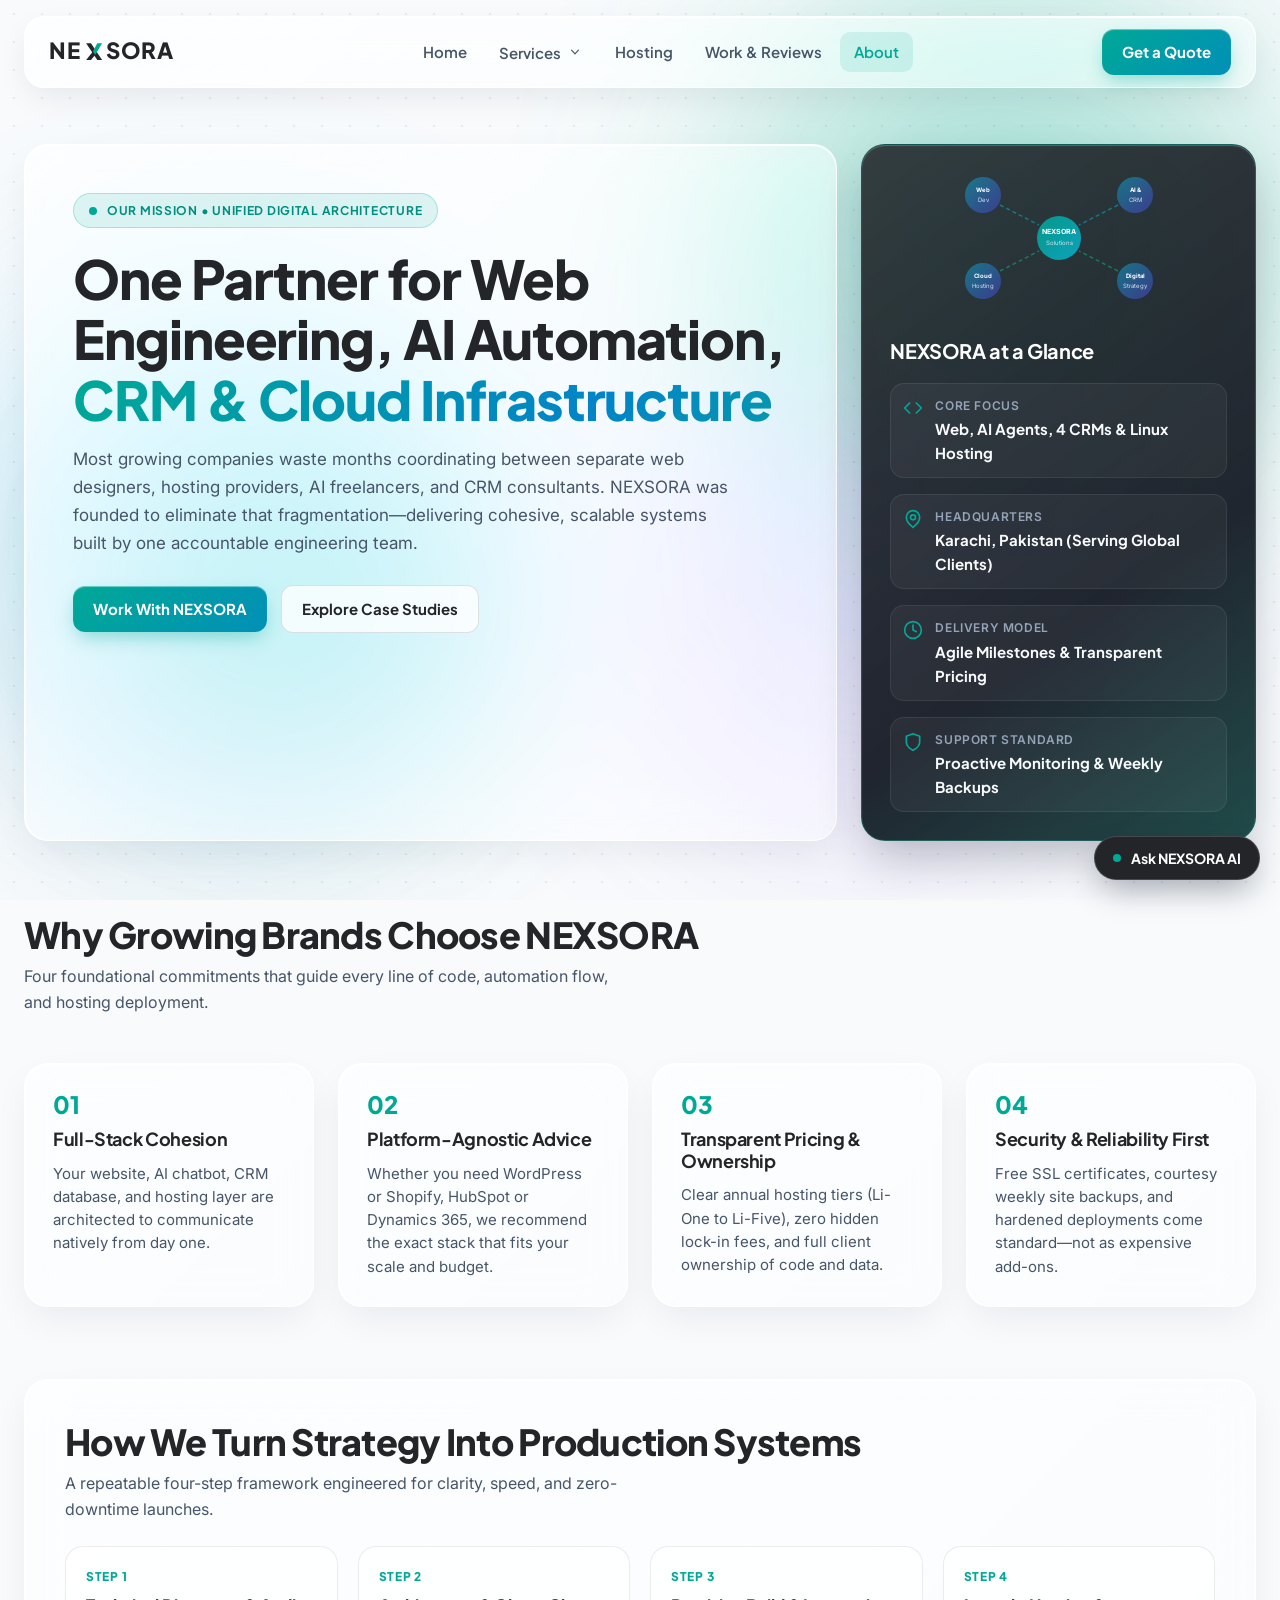
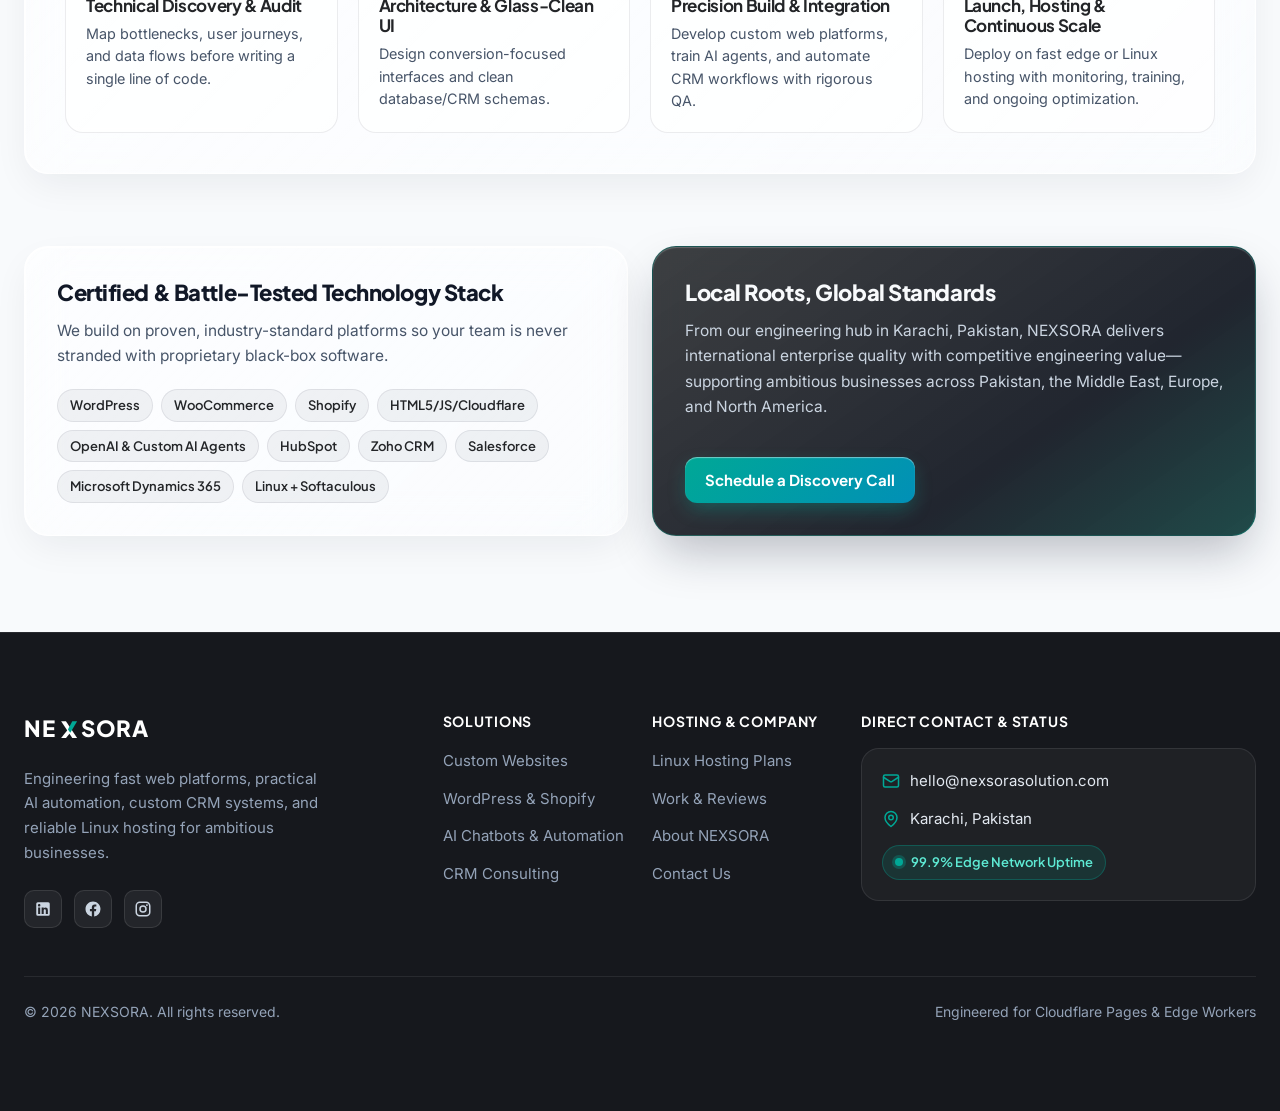
==== commit bb693fb5: "feat: add about page and website core files and styling" ====
--- a/about/index.html
+++ b/about/index.html
@@ -130,17 +130,17 @@
     <section class="bento-grid" aria-label="About NEXSORA Vision">
       <div class="glass-card hero-card lg-span-8">
         <div>
-          <span class="eyebrow-badge">
+          <span class="eyebrow-badge hero-reveal-0">
             <span class="pulse-dot" aria-hidden="true"></span>
             OUR MISSION &bull; UNIFIED DIGITAL ARCHITECTURE
           </span>
-          <h1 class="hero-title" style="margin-top: 1.25rem;">
-            One Partner for Web Engineering, AI Automation, CRM &amp; Cloud Infrastructure
+          <h1 class="hero-title hero-reveal-1" style="margin-top: 1.25rem;">
+            One Partner for Web Engineering, AI Automation, <span class="text-liquid">CRM &amp; Cloud Infrastructure</span>
           </h1>
           <p class="hero-subtitle" style="margin-top: 1rem;">
             Most growing companies waste months coordinating between separate web designers, hosting providers, AI freelancers, and CRM consultants. NEXSORA was founded to eliminate that fragmentation—delivering cohesive, scalable systems built by one accountable engineering team.
           </p>
-          <div class="cta-row" style="margin-top: 1.75rem;">
+          <div class="cta-row hero-reveal-3" style="margin-top: 1.75rem;">
             <a href="/contact" class="btn-primary">Work With NEXSORA</a>
             <a href="/work" class="btn-secondary">Explore Case Studies</a>
           </div>
@@ -148,6 +148,43 @@
       </div>
 
       <div class="glass-card-dark hero-dark-tile lg-span-4">
+        <div class="svg-illustration" aria-hidden="true">
+          <svg width="220" height="130" viewBox="0 0 220 130" fill="none" xmlns="http://www.w3.org/2000/svg">
+            <defs>
+              <linearGradient id="tealG-about-h1" x1="0" y1="0" x2="1" y2="1">
+                <stop offset="0%" stop-color="#00A896"/><stop offset="100%" stop-color="#06B6D4"/>
+              </linearGradient>
+              <linearGradient id="cyanG-about-h1" x1="0" y1="0" x2="1" y2="1">
+                <stop offset="0%" stop-color="#06B6D4"/><stop offset="100%" stop-color="#4F46E5"/>
+              </linearGradient>
+            </defs>
+            <!-- Center node -->
+            <circle cx="110" cy="65" r="22" fill="url(#tealG-about-h1)" opacity="0.85" class="svg-anim" style="animation:floatY 3s ease-in-out infinite"/>
+            <text x="110" y="61" font-size="7" fill="#fff" font-weight="700" text-anchor="middle" class="svg-anim" style="animation:floatY 3s ease-in-out infinite">NEXSORA</text>
+            <text x="110" y="72" font-size="6" fill="#fff" opacity="0.8" text-anchor="middle" class="svg-anim" style="animation:floatY 3s ease-in-out infinite">Solutions</text>
+            <!-- Pillar nodes -->
+            <!-- Web -->
+            <circle cx="34" cy="22" r="18" fill="url(#cyanG-about-h1)" opacity="0.5"/>
+            <text x="34" y="19" font-size="6" fill="#fff" font-weight="700" text-anchor="middle">Web</text>
+            <text x="34" y="29" font-size="6" fill="#fff" opacity="0.8" text-anchor="middle">Dev</text>
+            <line x1="51" y1="32" x2="90" y2="52" stroke="#06B6D4" stroke-width="1.5" opacity="0.5" stroke-dasharray="4 3" class="svg-anim" style="animation:dashFlow 1.6s linear infinite"/>
+            <!-- AI -->
+            <circle cx="186" cy="22" r="18" fill="url(#cyanG-about-h1)" opacity="0.5"/>
+            <text x="186" y="19" font-size="6" fill="#fff" font-weight="700" text-anchor="middle">AI &amp;</text>
+            <text x="186" y="29" font-size="6" fill="#fff" opacity="0.8" text-anchor="middle">CRM</text>
+            <line x1="169" y1="32" x2="130" y2="52" stroke="#06B6D4" stroke-width="1.5" opacity="0.5" stroke-dasharray="4 3" class="svg-anim" style="animation:dashFlow 1.8s linear infinite"/>
+            <!-- Hosting -->
+            <circle cx="34" cy="108" r="18" fill="url(#cyanG-about-h1)" opacity="0.5"/>
+            <text x="34" y="105" font-size="6" fill="#fff" font-weight="700" text-anchor="middle">Cloud</text>
+            <text x="34" y="115" font-size="6" fill="#fff" opacity="0.8" text-anchor="middle">Hosting</text>
+            <line x1="51" y1="98" x2="90" y2="78" stroke="#10B981" stroke-width="1.5" opacity="0.5" stroke-dasharray="4 3" class="svg-anim" style="animation:dashFlow 2s linear infinite"/>
+            <!-- Strategy -->
+            <circle cx="186" cy="108" r="18" fill="url(#cyanG-about-h1)" opacity="0.5"/>
+            <text x="186" y="105" font-size="6" fill="#fff" font-weight="700" text-anchor="middle">Digital</text>
+            <text x="186" y="115" font-size="6" fill="#fff" opacity="0.8" text-anchor="middle">Strategy</text>
+            <line x1="169" y1="98" x2="130" y2="78" stroke="#10B981" stroke-width="1.5" opacity="0.5" stroke-dasharray="4 3" class="svg-anim" style="animation:dashFlow 1.7s linear infinite"/>
+          </svg>
+        </div>
         <h2 class="hero-dark-title">NEXSORA at a Glance</h2>
         <div class="metric-list">
           <div class="metric-row">
--- a/assets/css/styles.css
+++ b/assets/css/styles.css
@@ -133,34 +133,57 @@
    ========================================================================== */
 
 .glass-nav {
-  background: rgba(255, 255, 255, 0.78);
-  backdrop-filter: blur(18px);
-  -webkit-backdrop-filter: blur(18px);
-  border: 1px solid rgba(255, 255, 255, 0.9);
-  box-shadow: 0 8px 32px rgba(15, 23, 42, 0.06);
+  background: linear-gradient(135deg, rgba(255, 255, 255, 0.72), rgba(255, 255, 255, 0.52));
+  backdrop-filter: blur(24px) saturate(190%);
+  -webkit-backdrop-filter: blur(24px) saturate(190%);
+  border: 1px solid rgba(255, 255, 255, 0.88);
+  box-shadow: 0 12px 32px -4px rgba(15, 23, 42, 0.08), inset 0 1px 1px rgba(255, 255, 255, 0.98);
 }
 
 .glass-card {
-  background: rgba(255, 255, 255, 0.72);
-  backdrop-filter: blur(16px);
-  -webkit-backdrop-filter: blur(16px);
-  border: 1px solid rgba(255, 255, 255, 0.92);
-  box-shadow: 0 10px 30px -5px rgba(15, 23, 42, 0.06), 0 0 0 1px rgba(15, 23, 42, 0.04);
+  position: relative;
+  overflow: hidden;
+  background: linear-gradient(135deg, rgba(255, 255, 255, 0.68) 0%, rgba(255, 255, 255, 0.42) 100%);
+  backdrop-filter: blur(22px) saturate(185%);
+  -webkit-backdrop-filter: blur(22px) saturate(185%);
+  border: 1px solid rgba(255, 255, 255, 0.85);
+  box-shadow: 0 14px 38px -6px rgba(15, 23, 42, 0.07), inset 0 1px 1px rgba(255, 255, 255, 0.96), inset 1px 0 1px rgba(255, 255, 255, 0.7);
   border-radius: var(--radius-card);
   transition: transform var(--transition-card), border-color 0.25s ease, box-shadow 0.25s ease;
 }
 
+.glass-card::before {
+  content: '';
+  position: absolute;
+  top: 0;
+  left: -130%;
+  width: 70%;
+  height: 100%;
+  background: linear-gradient(115deg, transparent 0%, rgba(255, 255, 255, 0.48) 50%, transparent 100%);
+  transform: skewX(-18deg);
+  transition: left 0.65s cubic-bezier(0.16, 1, 0.3, 1);
+  pointer-events: none;
+  z-index: 1;
+}
+
+.glass-card:hover::before {
+  left: 150%;
+}
+
 .glass-card:hover {
-  transform: translateY(-4px);
-  border-color: rgba(0, 168, 150, 0.45);
-  box-shadow: 0 20px 40px -10px rgba(0, 168, 150, 0.12);
+  transform: translateY(-5px);
+  border-color: rgba(0, 168, 150, 0.55);
+  box-shadow: 0 22px 44px -10px rgba(0, 168, 150, 0.18), inset 0 1px 1px rgba(255, 255, 255, 0.98);
 }
 
 .glass-card-dark {
-  background: rgba(35, 37, 40, 0.94);
-  backdrop-filter: blur(16px);
-  -webkit-backdrop-filter: blur(16px);
-  border: 1px solid rgba(255, 255, 255, 0.12);
+  position: relative;
+  overflow: hidden;
+  background: linear-gradient(145deg, rgba(35, 37, 40, 0.88) 0%, rgba(19, 24, 34, 0.94) 65%, rgba(13, 59, 58, 0.92) 100%);
+  backdrop-filter: blur(24px) saturate(170%);
+  -webkit-backdrop-filter: blur(24px) saturate(170%);
+  border: 1px solid rgba(0, 168, 150, 0.32);
+  box-shadow: 0 22px 48px -8px rgba(15, 23, 42, 0.28), inset 0 1px 1px rgba(255, 255, 255, 0.22);
   color: #F8FAFC;
   border-radius: var(--radius-card);
 }
@@ -397,26 +420,46 @@
 }
 
 .btn-primary {
+  position: relative;
+  overflow: hidden;
   display: inline-flex;
   align-items: center;
   justify-content: center;
   gap: 0.5rem;
   padding: 0.6875rem 1.25rem;
   border-radius: var(--radius-btn);
-  background-color: var(--brand-teal);
+  background: linear-gradient(135deg, #00A896 0%, #0284C7 100%);
+  background-size: 160% auto;
   color: #FFFFFF;
   font-family: var(--font-display);
   font-size: 0.9375rem;
   font-weight: 700;
   border: 0;
-  box-shadow: 0 6px 16px -4px rgba(0, 168, 150, 0.38);
-  transition: background-color var(--transition-fast), transform var(--transition-fast), box-shadow var(--transition-fast);
+  box-shadow: 0 8px 20px -4px rgba(0, 168, 150, 0.42), inset 0 1px 1px rgba(255, 255, 255, 0.45);
+  transition: background-position 0.35s ease, transform var(--transition-fast), box-shadow var(--transition-fast);
+}
+
+.btn-primary::after {
+  content: '';
+  position: absolute;
+  top: 0;
+  left: -120%;
+  width: 60%;
+  height: 100%;
+  background: linear-gradient(115deg, transparent 0%, rgba(255, 255, 255, 0.36) 50%, transparent 100%);
+  transform: skewX(-20deg);
+  transition: left 0.55s cubic-bezier(0.16, 1, 0.3, 1);
+  pointer-events: none;
+}
+
+.btn-primary:hover::after {
+  left: 140%;
 }
 
 .btn-primary:hover {
-  background-color: var(--brand-teal-hover);
+  background-position: right center;
   transform: translateY(-1px);
-  box-shadow: 0 10px 20px -4px rgba(0, 168, 150, 0.45);
+  box-shadow: 0 12px 26px -4px rgba(2, 132, 199, 0.48), inset 0 1px 1px rgba(255, 255, 255, 0.55);
 }
 
 .nav-cta-desktop {
@@ -638,13 +681,13 @@
   background-color: var(--brand-obsidian);
   color: #F8FAFC;
   border-top: 1px solid rgba(255, 255, 255, 0.08);
-  padding: 4rem 1rem 2rem;
+  padding: 4rem 1rem 5.5rem;
   margin-top: auto;
 }
 
 @media (min-width: 1024px) {
   .site-footer {
-    padding: 5rem 1.5rem 2.5rem;
+    padding: 5rem 1.5rem 5.5rem;
   }
 }
 
@@ -2054,3 +2097,503 @@
   color: var(--text-secondary);
   line-height: 1.55;
 }
+
+/* ==========================================================================
+   Contact Page: Multi-Intent Form, Summary Card & Floating AI Widget
+   ========================================================================== */
+
+.contact-form {
+  display: flex;
+  flex-direction: column;
+  gap: 1.25rem;
+}
+
+.form-grid-2 {
+  display: grid;
+  grid-template-columns: minmax(0, 1fr);
+  gap: 1.25rem;
+}
+
+@media (min-width: 768px) {
+  .form-grid-2 {
+    grid-template-columns: repeat(2, minmax(0, 1fr));
+  }
+}
+
+.form-group {
+  display: flex;
+  flex-direction: column;
+  gap: 0.45rem;
+}
+
+.form-group[hidden] {
+  display: none;
+}
+
+.form-label {
+  font-family: var(--font-display);
+  font-size: 0.875rem;
+  font-weight: 700;
+  color: var(--brand-charcoal);
+}
+
+.form-control {
+  width: 100%;
+  padding: 0.75rem 0.9375rem;
+  border-radius: 12px;
+  border: 1px solid rgba(15, 23, 42, 0.14);
+  background: rgba(255, 255, 255, 0.88);
+  color: var(--text-primary);
+  font-family: var(--font-body);
+  font-size: 0.9375rem;
+  line-height: 1.5;
+  transition: border-color var(--transition-fast), box-shadow var(--transition-fast), background-color var(--transition-fast);
+}
+
+.form-control:focus {
+  outline: none;
+  border-color: var(--brand-teal);
+  background: #FFFFFF;
+  box-shadow: 0 0 0 3px rgba(0, 168, 150, 0.18);
+}
+
+textarea.form-control {
+  resize: vertical;
+  min-height: 112px;
+}
+
+.form-submit-btn {
+  width: 100%;
+  padding: 0.875rem 1.5rem;
+  font-size: 1rem;
+}
+
+.form-submit-btn:disabled {
+  opacity: 0.7;
+  cursor: not-allowed;
+}
+
+.form-status {
+  display: none;
+  padding: 1rem 1.125rem;
+  border-radius: 14px;
+  font-size: 0.9375rem;
+  line-height: 1.55;
+}
+
+.form-status.is-success {
+  display: block;
+  background: rgba(0, 168, 150, 0.12);
+  border: 1px solid rgba(0, 168, 150, 0.35);
+  color: #0F5132;
+}
+
+.form-status.is-error {
+  display: block;
+  background: rgba(239, 68, 68, 0.1);
+  border: 1px solid rgba(239, 68, 68, 0.35);
+  color: #991B1B;
+}
+
+.summary-card {
+  padding: 1.75rem;
+  display: flex;
+  flex-direction: column;
+  gap: 1rem;
+}
+
+.summary-title {
+  font-size: 1.25rem;
+  font-weight: 800;
+  color: var(--brand-charcoal);
+}
+
+.summary-price {
+  font-family: var(--font-display);
+  font-size: 1.5rem;
+  font-weight: 800;
+  color: var(--brand-teal);
+}
+
+.summary-desc {
+  font-size: 0.9375rem;
+  color: var(--text-secondary);
+  line-height: 1.55;
+}
+
+/* Floating NEXSORA AI Assistant Widget */
+.ai-widget-root {
+  position: fixed;
+  right: 1.25rem;
+  bottom: 1.25rem;
+  z-index: 200;
+  display: flex;
+  flex-direction: column;
+  align-items: flex-end;
+  gap: 0.75rem;
+}
+
+.ai-widget-toggle {
+  display: inline-flex;
+  align-items: center;
+  gap: 0.625rem;
+  padding: 0.75rem 1.125rem;
+  border-radius: 9999px;
+  background: var(--brand-charcoal);
+  color: #FFFFFF;
+  border: 1px solid rgba(255, 255, 255, 0.16);
+  font-family: var(--font-display);
+  font-size: 0.875rem;
+  font-weight: 700;
+  box-shadow: 0 14px 32px -6px rgba(15, 23, 42, 0.35);
+  transition: transform var(--transition-fast), border-color var(--transition-fast), background-color var(--transition-fast);
+}
+
+.ai-widget-toggle:hover {
+  transform: translateY(-2px);
+  border-color: rgba(0, 168, 150, 0.65);
+}
+
+.ai-widget-panel {
+  width: min(360px, calc(100vw - 2rem));
+  display: none;
+  flex-direction: column;
+  overflow: hidden;
+  background: rgba(255, 255, 255, 0.94);
+  box-shadow: 0 24px 50px -12px rgba(15, 23, 42, 0.25);
+}
+
+.ai-widget-panel.is-open {
+  display: flex;
+}
+
+.ai-widget-panel:hover {
+  transform: none;
+}
+
+.ai-widget-header {
+  display: flex;
+  align-items: center;
+  justify-content: space-between;
+  padding: 0.875rem 1rem;
+  background: var(--brand-charcoal);
+  color: #FFFFFF;
+}
+
+.ai-widget-title-wrap {
+  display: flex;
+  align-items: center;
+  gap: 0.5rem;
+  font-family: var(--font-display);
+  font-size: 0.9375rem;
+  font-weight: 700;
+}
+
+.ai-widget-close {
+  background: transparent;
+  border: 0;
+  color: #CBD5E1;
+  padding: 0.25rem;
+  border-radius: 8px;
+  display: inline-flex;
+  align-items: center;
+  justify-content: center;
+}
+
+.ai-widget-close:hover {
+  color: #FFFFFF;
+  background: rgba(255, 255, 255, 0.1);
+}
+
+.ai-widget-messages {
+  padding: 1rem;
+  max-height: 290px;
+  overflow-y: auto;
+  display: flex;
+  flex-direction: column;
+  gap: 0.75rem;
+}
+
+.ai-msg {
+  padding: 0.75rem 0.875rem;
+  border-radius: 14px;
+  font-size: 0.875rem;
+  line-height: 1.5;
+  max-width: 90%;
+}
+
+.ai-msg-bot {
+  align-self: flex-start;
+  background: rgba(15, 23, 42, 0.05);
+  color: var(--text-primary);
+}
+
+.ai-msg-bot a {
+  color: var(--brand-teal-hover);
+  font-weight: 700;
+  text-decoration: underline;
+}
+
+.ai-msg-user {
+  align-self: flex-end;
+  background: var(--brand-teal);
+  color: #FFFFFF;
+}
+
+.ai-quick-chips {
+  padding: 0 1rem 0.75rem;
+  display: flex;
+  flex-wrap: wrap;
+  gap: 0.4rem;
+}
+
+.ai-chip {
+  padding: 0.375rem 0.6875rem;
+  border-radius: 9999px;
+  border: 1px solid rgba(0, 168, 150, 0.32);
+  background: rgba(0, 168, 150, 0.08);
+  color: var(--brand-teal-hover);
+  font-family: var(--font-display);
+  font-size: 0.75rem;
+  font-weight: 700;
+  transition: background-color var(--transition-fast), color var(--transition-fast);
+}
+
+.ai-chip:hover {
+  background: var(--brand-teal);
+  color: #FFFFFF;
+}
+
+.ai-widget-form {
+  display: flex;
+  gap: 0.5rem;
+  padding: 0.75rem 1rem;
+  border-top: 1px solid rgba(15, 23, 42, 0.08);
+  background: rgba(248, 250, 252, 0.9);
+}
+
+.ai-widget-input {
+  flex: 1 1 auto;
+  padding: 0.5rem 0.75rem;
+  border-radius: 10px;
+  border: 1px solid rgba(15, 23, 42, 0.14);
+  font-family: var(--font-body);
+  font-size: 0.875rem;
+  background: #FFFFFF;
+}
+
+.ai-widget-input:focus {
+  outline: none;
+  border-color: var(--brand-teal);
+}
+
+.ai-widget-send {
+  padding: 0.5rem 0.875rem;
+  border-radius: 10px;
+  border: 0;
+  background: var(--brand-teal);
+  color: #FFFFFF;
+  font-family: var(--font-display);
+  font-size: 0.8125rem;
+  font-weight: 700;
+}
+
+.ai-widget-send:hover {
+  background: var(--brand-teal-hover);
+}
+
+/* ============================================================
+   ITERATION 7: Aurora Mesh, Animations, Typography & Reveal
+   ============================================================ */
+
+/* -- Liquid Aurora Canvas -- */
+.liquid-aurora {
+  position: fixed;
+  inset: 0;
+  z-index: -1;
+  overflow: hidden;
+  pointer-events: none;
+}
+.aurora-orb {
+  position: absolute;
+  border-radius: 50%;
+  filter: blur(85px);
+  will-change: transform;
+}
+.aurora-orb-1 {
+  width: 55vw;
+  height: 55vw;
+  top: -10%;
+  right: -5%;
+  background: radial-gradient(circle, rgba(0,168,150,0.34) 0%, rgba(16,185,129,0.16) 55%, transparent 75%);
+  animation: auroraOrb1 20s infinite alternate ease-in-out;
+}
+.aurora-orb-2 {
+  width: 50vw;
+  height: 50vw;
+  top: 25%;
+  left: -8%;
+  background: radial-gradient(circle, rgba(6,182,212,0.28) 0%, rgba(56,189,248,0.14) 55%, transparent 75%);
+  animation: auroraOrb2 24s infinite alternate ease-in-out;
+}
+.aurora-orb-3 {
+  width: 45vw;
+  height: 45vw;
+  top: 35%;
+  right: 10%;
+  background: radial-gradient(circle, rgba(79,70,229,0.18) 0%, rgba(124,58,237,0.08) 55%, transparent 75%);
+  animation: auroraOrb3 28s infinite alternate ease-in-out;
+}
+.aurora-orb-4 {
+  width: 40vw;
+  height: 40vw;
+  bottom: 5%;
+  left: 5%;
+  background: radial-gradient(circle, rgba(20,184,166,0.26) 0%, transparent 70%);
+  animation: auroraOrb4 22s infinite alternate ease-in-out;
+}
+.aurora-grid {
+  position: absolute;
+  inset: 0;
+  background-image: radial-gradient(rgba(15,23,42,0.07) 1px, transparent 1px);
+  background-size: 28px 28px;
+}
+
+@keyframes auroraOrb1 {
+  0%   { transform: translate(0, 0) scale(1); border-radius: 60% 40% 55% 45% / 50% 60% 40% 50%; }
+  100% { transform: translate(-4vw, 3vh) scale(1.08); border-radius: 40% 60% 45% 55% / 60% 40% 55% 45%; }
+}
+@keyframes auroraOrb2 {
+  0%   { transform: translate(0, 0) scale(1); }
+  100% { transform: translate(5vw, -4vh) scale(1.1); }
+}
+@keyframes auroraOrb3 {
+  0%   { transform: translate(0, 0) scale(1); }
+  100% { transform: translate(-3vw, 5vh) scale(0.95); }
+}
+@keyframes auroraOrb4 {
+  0%   { transform: translate(0, 0) scale(1); }
+  100% { transform: translate(4vw, -3vh) scale(1.06); }
+}
+
+@media (prefers-reduced-motion: reduce) {
+  .aurora-orb { animation: none; }
+}
+
+/* -- Text Liquid Gradient -- */
+.text-liquid {
+  background: linear-gradient(120deg, #00A896 0%, #0284C7 32%, #10B981 64%, #4F46E5 85%, #00A896 100%);
+  background-size: 240% auto;
+  -webkit-background-clip: text;
+  background-clip: text;
+  color: transparent;
+  animation: liquidTextFlow 6s linear infinite;
+  display: inline;
+}
+@keyframes liquidTextFlow {
+  0%   { background-position: 0% center; }
+  100% { background-position: 200% center; }
+}
+@media (prefers-reduced-motion: reduce) {
+  .text-liquid {
+    animation: none;
+    background-position: 0% center;
+  }
+}
+
+/* -- Hero Entrance Animations -- */
+.hero-reveal-0,
+.hero-reveal-1,
+.hero-reveal-2,
+.hero-reveal-3 {
+  opacity: 0;
+  transform: translateY(18px);
+  animation: heroTitleReveal 0.75s cubic-bezier(0.16, 1, 0.3, 1) forwards;
+}
+.hero-reveal-0 { animation-delay: 0.05s; }
+.hero-reveal-1 { animation-delay: 0.18s; }
+.hero-reveal-2 { animation-delay: 0.32s; }
+.hero-reveal-3 { animation-delay: 0.46s; }
+
+@keyframes heroTitleReveal {
+  to { opacity: 1; transform: translateY(0); }
+}
+@media (prefers-reduced-motion: reduce) {
+  .hero-reveal-0,
+  .hero-reveal-1,
+  .hero-reveal-2,
+  .hero-reveal-3 {
+    opacity: 1;
+    transform: none;
+    animation: none;
+  }
+}
+
+/* -- Scroll Reveal -- */
+.reveal-item {
+  opacity: 0;
+  transform: translateY(22px);
+  transition: opacity 0.6s cubic-bezier(0.16, 1, 0.3, 1),
+              transform 0.6s cubic-bezier(0.16, 1, 0.3, 1);
+}
+.reveal-item.is-revealed {
+  opacity: 1;
+  transform: translateY(0);
+}
+@media (prefers-reduced-motion: reduce) {
+  .reveal-item {
+    opacity: 1;
+    transform: none;
+    transition: none;
+  }
+}
+
+/* -- Process Step Num Gradient Pill on Hover -- */
+.glass-card:hover .process-step-num {
+  background: linear-gradient(135deg, #00A896, #0284C7);
+  -webkit-background-clip: text;
+  background-clip: text;
+  color: transparent;
+}
+
+/* -- SVG Illustration Container -- */
+.svg-illustration {
+  width: 100%;
+  display: flex;
+  align-items: center;
+  justify-content: center;
+  margin-bottom: 1rem;
+  overflow: visible;
+}
+.svg-illustration svg {
+  max-width: 100%;
+  height: auto;
+}
+
+/* -- SVG Keyframe Animations -- */
+@keyframes dashFlow {
+  to { stroke-dashoffset: 0; }
+}
+@keyframes floatY {
+  0%, 100% { transform: translateY(0); }
+  50%       { transform: translateY(-6px); }
+}
+@keyframes pulseRing {
+  0%   { r: 6; opacity: 0.8; }
+  100% { r: 14; opacity: 0; }
+}
+@media (prefers-reduced-motion: reduce) {
+  .svg-anim { animation: none !important; }
+}
+
+/* -- Case Card Visual Header -- */
+.case-visual-header {
+  width: calc(100% + 3.5rem);
+  height: 140px;
+  border-radius: 14px 14px 0 0;
+  overflow: hidden;
+  display: flex;
+  align-items: center;
+  justify-content: center;
+  margin: -1.75rem -1.75rem 1.25rem -1.75rem;
+}
